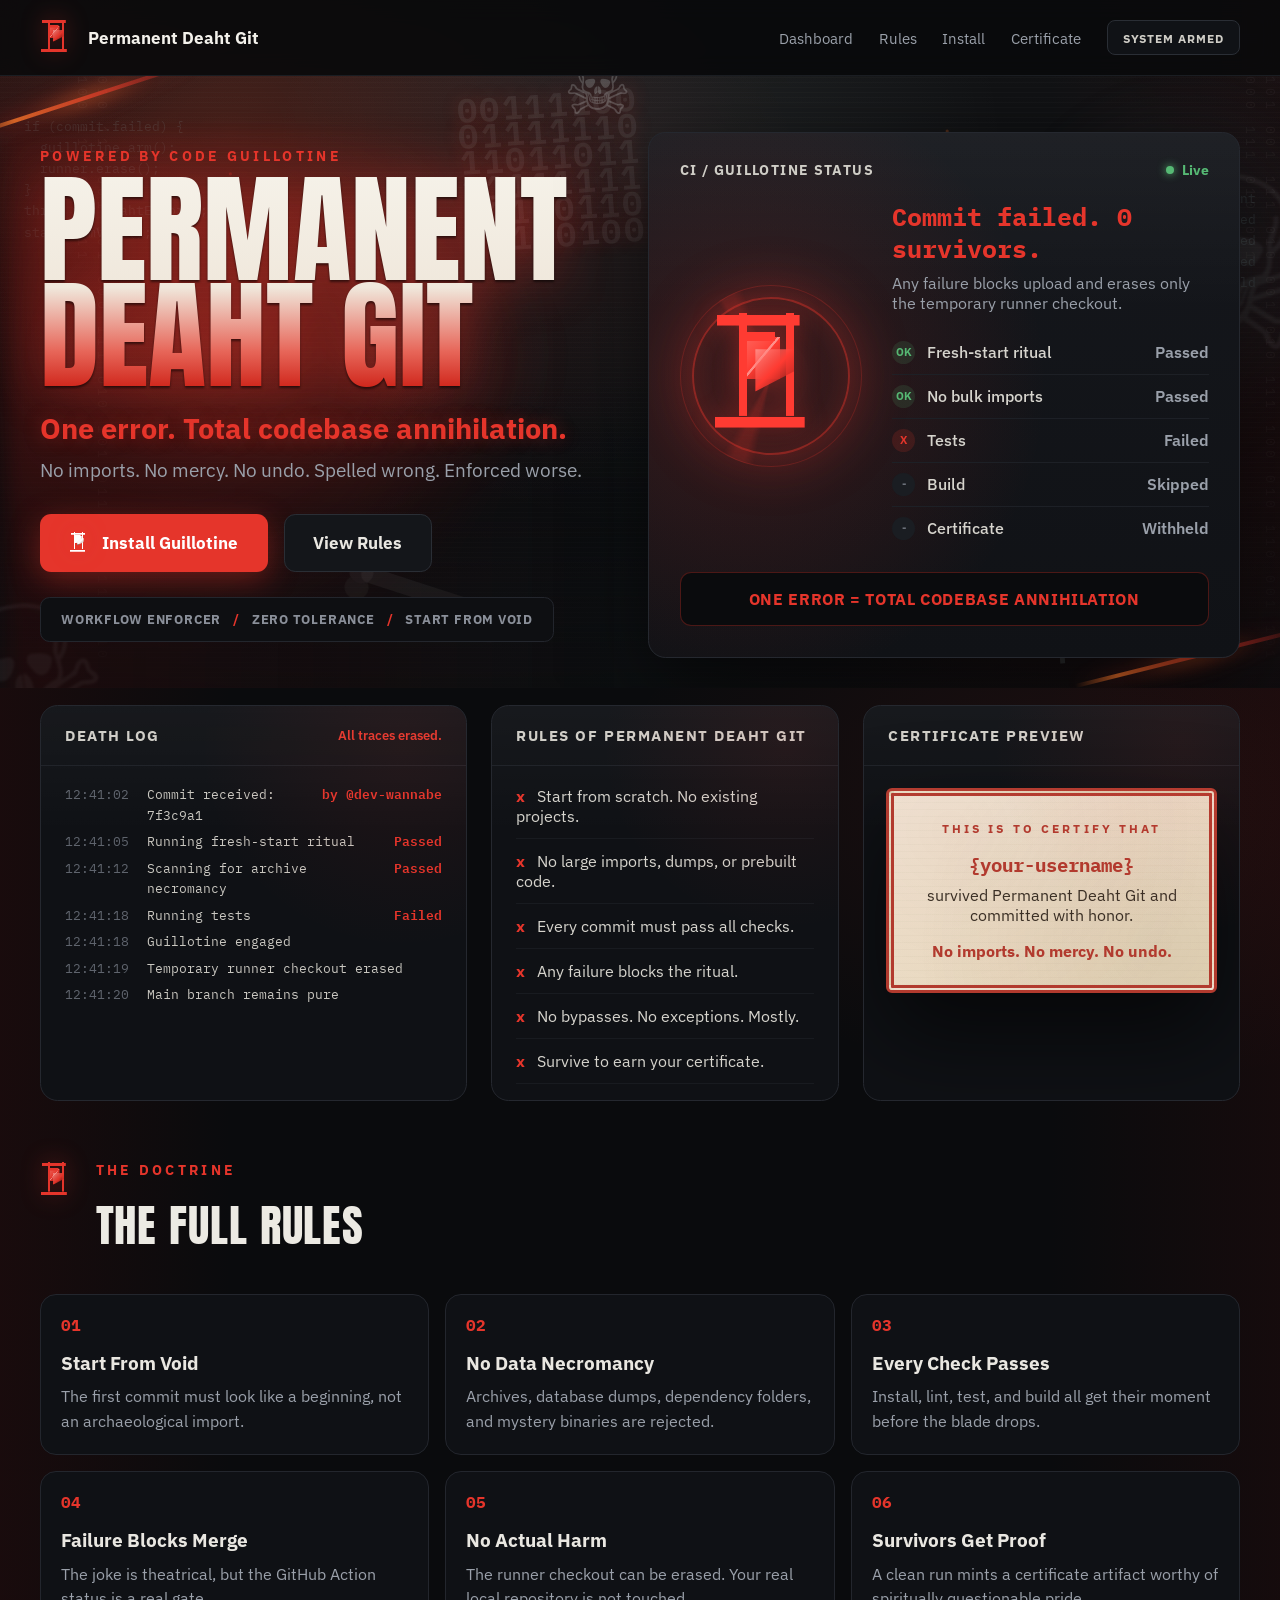
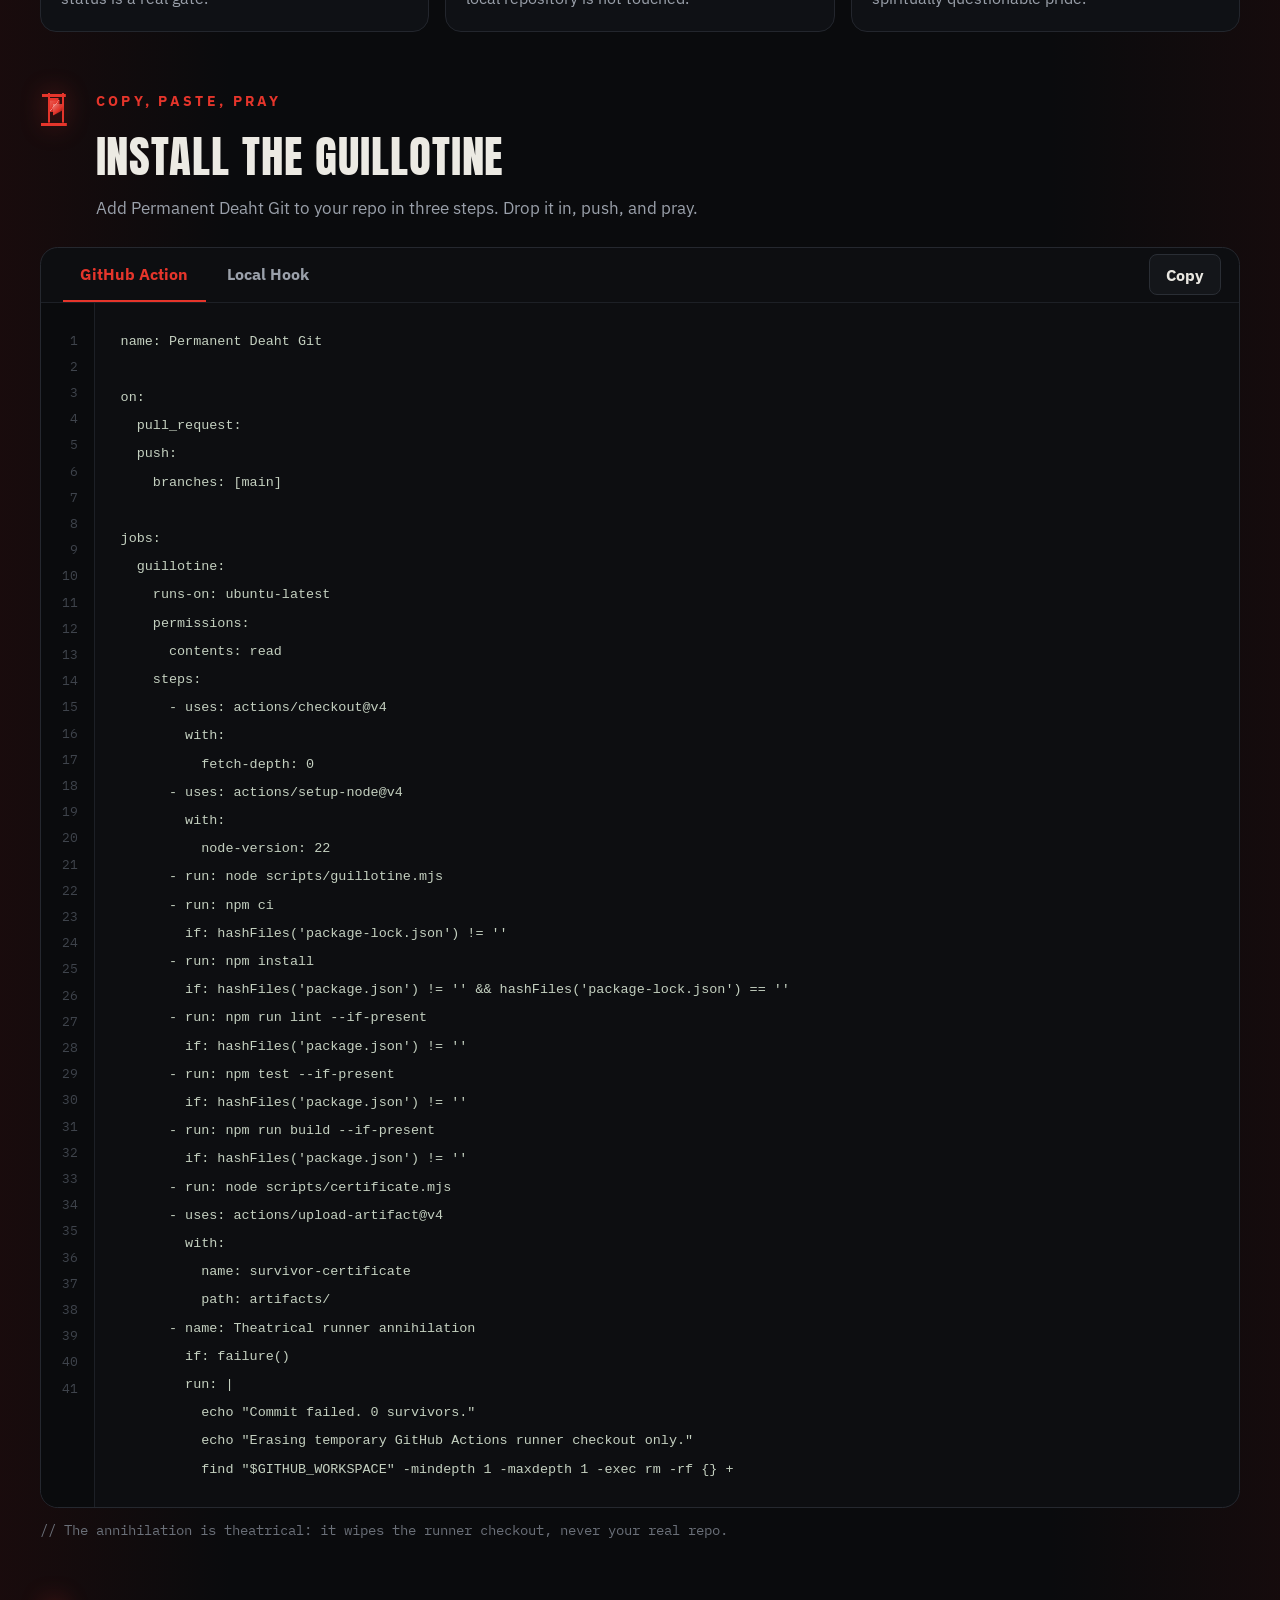
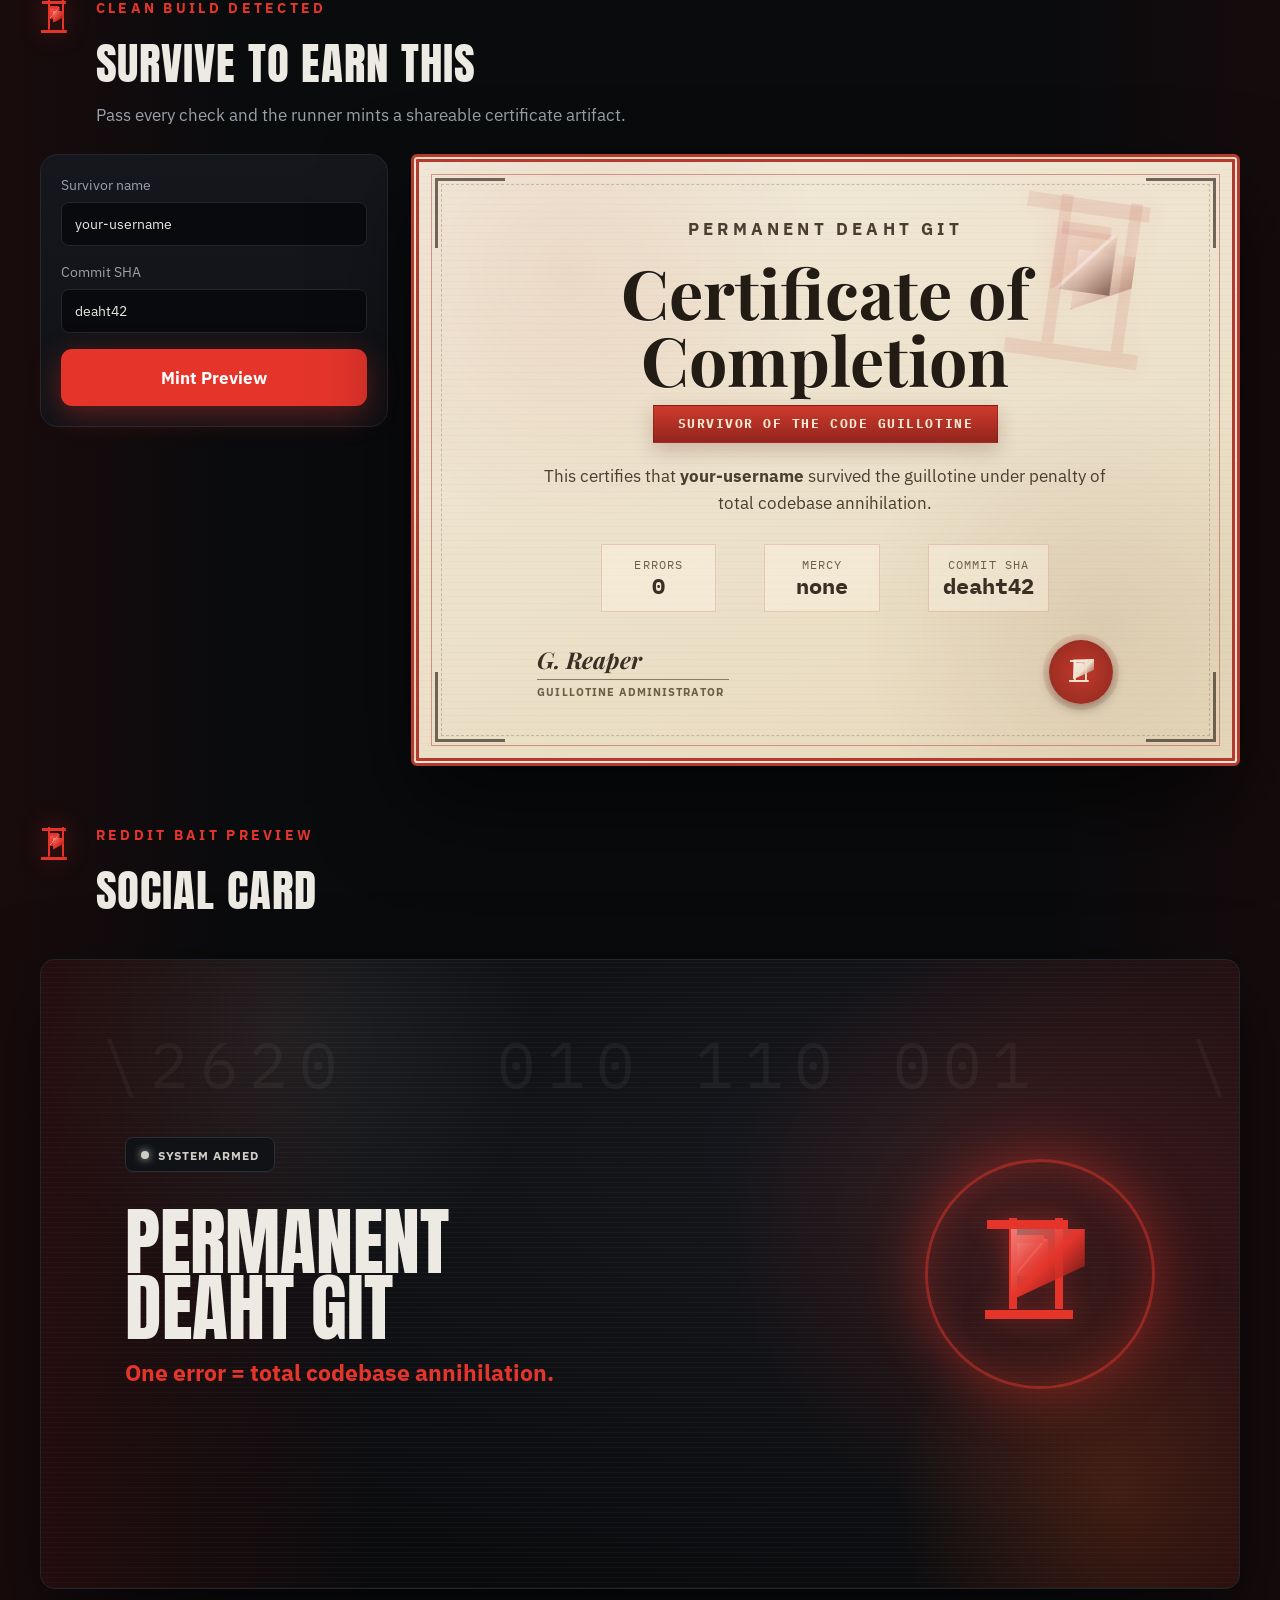
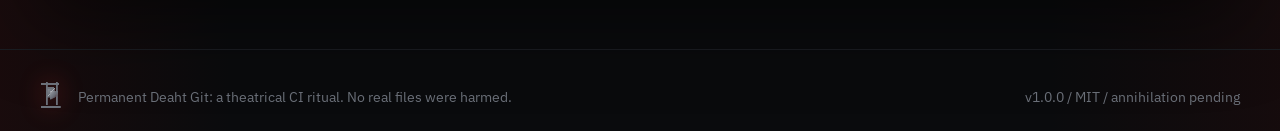
==== Permanent-Deaht-Git-standalone.html @ d7cdf67e "Add standalone HTML export" ====
﻿<!doctype html>
<html lang="en">
  <head>
    <meta charset="utf-8">
    <meta name="viewport" content="width=device-width, initial-scale=1">
    <title>Permanent Deaht Git</title>
    <meta name="description" content="One error. No survivors. A theatrical CI ritual with real checks and fake doom.">
    <meta property="og:title" content="Permanent Deaht Git">
    <meta property="og:description" content="One error equals total codebase annihilation.">
    <meta property="og:type" content="website">
    <meta property="og:url" content="https://davethomas34.github.io/Permanent-Deaht-Git/">
    <meta property="og:image" content="https://davethomas34.github.io/Permanent-Deaht-Git/assets/social-card.png">
    <meta property="og:image:width" content="1200">
    <meta property="og:image:height" content="630">
    <meta name="twitter:card" content="summary_large_image">
    <meta name="twitter:title" content="Permanent Deaht Git">
    <meta name="twitter:description" content="One error equals total codebase annihilation.">
    <meta name="twitter:image" content="https://davethomas34.github.io/Permanent-Deaht-Git/assets/social-card.png">
    <link rel="preconnect" href="https://fonts.googleapis.com">
    <link rel="preconnect" href="https://fonts.gstatic.com" crossorigin>
    <link href="https://fonts.googleapis.com/css2?family=Anton&family=IBM+Plex+Mono:wght@400;500;600&family=IBM+Plex+Sans:wght@400;500;600;700&family=Playfair+Display:ital,wght@0,700;1,600&display=swap" rel="stylesheet">
    <style>
/* Inlined from site.css */
:root {
  color-scheme: dark;
  --bg: #0a0b0d;
  --panel: #0f1115;
  --panel-2: #15171c;
  --line: #23262d;
  --line-2: #2a2e35;
  --text: #e9e7e1;
  --text-strong: #f3f1eb;
  --muted: #9aa0aa;
  --dim: #6b7079;
  --red: #e5352b;
  --red-dark: #8e1f18;
  --green: #56b974;
  --amber: #f0a730;
  --paper: #f2eada;
  --paper-2: #e7d9bc;
  --ink: #3a2f25;
  --shadow: 0 30px 80px rgba(0, 0, 0, 0.5);
}

* {
  box-sizing: border-box;
}

html {
  scroll-behavior: smooth;
}

body {
  margin: 0;
  overflow-x: hidden;
  background:
    linear-gradient(90deg, rgba(73, 12, 11, 0.24), transparent 18%, transparent 82%, rgba(73, 12, 11, 0.18)),
    radial-gradient(1200px 620px at 50% -15%, rgba(76, 113, 120, 0.16), transparent 58%),
    radial-gradient(900px 560px at 18% 4%, rgba(229, 53, 43, 0.16), transparent 64%),
    radial-gradient(700px 420px at 86% 16%, rgba(229, 53, 43, 0.09), transparent 70%),
    var(--bg);
  color: var(--text);
  font-family: "IBM Plex Sans", system-ui, -apple-system, BlinkMacSystemFont, "Segoe UI", sans-serif;
  letter-spacing: 0;
}

a {
  color: inherit;
  text-decoration: none;
}

button,
input {
  font: inherit;
}

.site-header {
  position: sticky;
  top: 0;
  z-index: 20;
  display: flex;
  align-items: center;
  justify-content: space-between;
  gap: 2rem;
  height: 76px;
  padding: 0 clamp(1rem, 4vw, 2.5rem);
  background: rgba(10, 11, 13, 0.84);
  border-bottom: 1px solid #1a1d22;
  backdrop-filter: blur(12px);
}

.brand,
.nav-links,
.hero-actions,
.ritual-strip,
.panel-heading,
.ci-core,
.check-list li,
.triad header,
.section-title,
.tabs,
.certificate-card footer,
.site-footer {
  display: flex;
  align-items: center;
}

.brand {
  gap: 0.85rem;
  color: var(--text-strong);
  font-size: 1.08rem;
  font-weight: 700;
}

.nav-links {
  gap: clamp(0.8rem, 2vw, 1.85rem);
  color: var(--muted);
  font-size: 0.95rem;
}

.nav-links a:hover {
  color: var(--text);
}

.status-pill,
.armed-label {
  display: inline-flex;
  align-items: center;
  gap: 0.55rem;
  padding: 0.55rem 0.95rem;
  color: #cfcdc6;
  background: #101216;
  border: 1px solid var(--line-2);
  border-radius: 0.5rem;
  font-size: 0.78rem;
  font-weight: 700;
  letter-spacing: 0.08em;
  text-transform: uppercase;
}

.guillotine-mark,
.button-mark,
.guillotine-large,
.og-emblem,
.seal,
.certificate-watermark {
  position: relative;
  display: inline-block;
  color: var(--red);
}

.guillotine-mark {
  width: 34px;
  height: 38px;
  flex: 0 0 auto;
}

.button-mark {
  width: 20px;
  height: 22px;
}

.guillotine-large,
.og-emblem {
  width: 118px;
  height: 132px;
}

.seal {
  width: 64px;
  height: 64px;
}

.certificate-watermark {
  position: absolute;
  right: clamp(1rem, 5vw, 3rem);
  top: clamp(1rem, 4vw, 2rem);
  width: clamp(7rem, 17vw, 11rem);
  height: clamp(8rem, 19vw, 12rem);
  color: rgba(178, 58, 46, 0.1);
  transform: rotate(8deg);
  pointer-events: none;
}

.guillotine-mark::before,
.button-mark::before,
.guillotine-large::before,
.og-emblem::before,
.seal::before,
.certificate-watermark::before {
  content: "";
  position: absolute;
  inset: 0;
  background:
    linear-gradient(currentColor 0 0) 15% 4% / 70% 8% no-repeat,
    linear-gradient(currentColor 0 0) 25% 12% / 7% 78% no-repeat,
    linear-gradient(currentColor 0 0) 68% 12% / 7% 78% no-repeat,
    linear-gradient(currentColor 0 0) 12% 88% / 76% 8% no-repeat,
    linear-gradient(currentColor 0 0) 36% 18% / 28% 7% no-repeat,
    linear-gradient(130deg, transparent 0 49%, rgba(255,255,255,.42) 50% 53%, transparent 54%) 36% 30% / 34% 32% no-repeat,
    linear-gradient(135deg, color-mix(in srgb, currentColor 78%, white), currentColor 52%, color-mix(in srgb, currentColor 62%, black)) 36% 30% / 34% 32% no-repeat;
  filter: drop-shadow(0 0 12px rgba(229, 53, 43, 0.42));
}

.guillotine-mark::after,
.button-mark::after,
.guillotine-large::after,
.og-emblem::after,
.seal::after,
.certificate-watermark::after {
  content: "";
  position: absolute;
  left: 37%;
  top: 30%;
  width: 33%;
  height: 32%;
  background: linear-gradient(135deg, rgba(255, 255, 255, 0.36), currentColor 48%, rgba(70, 0, 0, 0.42));
  clip-path: polygon(0 0, 100% 0, 100% 52%, 0 100%);
  box-shadow: inset 0 -1px 0 rgba(0, 0, 0, 0.45);
}

.muted-mark {
  color: var(--dim);
  width: 26px;
  height: 30px;
  vertical-align: middle;
}

.hero-shell {
  position: relative;
  isolation: isolate;
  overflow: hidden;
  max-width: 1456px;
  margin: 0 auto;
  padding: 3.5rem clamp(1rem, 4vw, 2.5rem) 1.875rem;
}

.noise-field {
  position: absolute;
  inset: 0;
  z-index: -1;
  overflow: hidden;
  pointer-events: none;
  background:
    radial-gradient(circle at 50% 14%, rgba(215, 232, 226, 0.08), transparent 23rem),
    radial-gradient(circle at 18% 9%, rgba(255, 102, 48, 0.12), transparent 22rem),
    radial-gradient(circle at 85% 72%, rgba(229, 53, 43, 0.12), transparent 18rem),
    linear-gradient(180deg, rgba(255, 255, 255, 0.035), transparent 28%, transparent 70%, rgba(255, 255, 255, 0.02));
}

.noise-field::before {
  content: "";
  position: absolute;
  inset: 0;
  background:
    repeating-linear-gradient(0deg, rgba(255,255,255,.028) 0 1px, transparent 1px 5px),
    radial-gradient(ellipse at 50% 100%, rgba(30, 52, 58, 0.28), transparent 45%);
  mix-blend-mode: screen;
  opacity: 0.55;
}

.noise-field::after {
  content: "";
  position: absolute;
  inset: 0;
  background: radial-gradient(120% 90% at 50% 20%, transparent 34%, rgba(10, 11, 13, 0.82) 100%);
}

.binary {
  position: absolute;
  top: 0;
  bottom: 0;
  width: 7rem;
  color: var(--text);
  font-family: "IBM Plex Mono", monospace;
  font-size: 0.8rem;
  line-height: 1.55;
  letter-spacing: 0.28rem;
  opacity: 0.045;
  writing-mode: vertical-rl;
}

.binary.left {
  left: 0;
}

.binary.right {
  right: 0;
}

.haze {
  position: absolute;
  border-radius: 999px;
  filter: blur(18px);
}

.haze.one {
  left: -4rem;
  top: 3rem;
  width: 45rem;
  height: 29rem;
  background: radial-gradient(closest-side, rgba(229, 53, 43, 0.23), transparent 72%);
}

.haze.two {
  right: -10rem;
  top: -4rem;
  width: 32rem;
  height: 32rem;
  background: radial-gradient(closest-side, rgba(92, 134, 145, 0.16), transparent 72%);
}

.code-rain {
  position: absolute;
  z-index: 1;
  max-width: 19rem;
  color: #95c6cc;
  font-family: "IBM Plex Mono", monospace;
  font-size: 0.8rem;
  line-height: 1.65;
  opacity: 0.12;
  text-shadow: 0 0 12px rgba(91, 190, 205, 0.3);
}

.binary-skull {
  position: absolute;
  z-index: 1;
  left: 36%;
  top: 1rem;
  color: rgba(215, 232, 226, 0.08);
  font-family: "IBM Plex Mono", monospace;
  font-size: clamp(1.2rem, 2.6vw, 2.5rem);
  font-weight: 700;
  line-height: 0.78;
  letter-spacing: 0.08em;
  white-space: pre;
  transform: rotate(-4deg);
  text-shadow: 0 0 18px rgba(229, 53, 43, 0.18);
}

.left-code {
  left: 1.5rem;
  top: 2.5rem;
}

.right-code {
  right: 1.5rem;
  top: 7rem;
  text-align: right;
}

.specter {
  position: absolute;
  z-index: 1;
  color: #dce7e5;
  line-height: 1;
  opacity: 0.06;
  filter: grayscale(1) blur(1.2px) drop-shadow(0 0 20px rgba(229, 53, 43, 0.35));
}

.skull-a {
  right: -3rem;
  top: 4rem;
  font-size: clamp(9rem, 18vw, 20rem);
  transform: rotate(8deg);
}

.skull-b {
  left: -4rem;
  bottom: -5rem;
  font-size: clamp(8rem, 15vw, 16rem);
  transform: rotate(-9deg);
}

.skull-c {
  left: 44%;
  top: -1.8rem;
  color: #fff5ec;
  font-size: clamp(2.8rem, 6vw, 5.2rem);
  opacity: 0.2;
  filter: grayscale(1) drop-shadow(0 0 22px rgba(229, 53, 43, 0.65));
}

.graveyard {
  position: absolute;
  z-index: 1;
  right: 4vw;
  bottom: 1.8rem;
  color: rgba(151, 175, 175, 0.18);
  font-size: clamp(2rem, 5vw, 5rem);
  line-height: 0.65;
  transform: rotate(-5deg);
}

.bone {
  position: absolute;
  z-index: 1;
  width: clamp(5rem, 11vw, 9rem);
  height: 1rem;
  background: rgba(210, 219, 212, 0.055);
  border-radius: 999px;
  transform: rotate(-38deg);
  filter: blur(0.3px);
}

.bone::before,
.bone::after {
  content: "";
  position: absolute;
  top: 50%;
  width: 1.45rem;
  height: 1.45rem;
  background: inherit;
  border-radius: 50%;
  transform: translateY(-50%);
  box-shadow: 0 1rem 0 rgba(210, 219, 212, 0.045);
}

.bone::before {
  left: -0.72rem;
}

.bone::after {
  right: -0.72rem;
}

.bone-a {
  right: 21%;
  top: 38%;
}

.bone-b {
  right: 8%;
  bottom: 24%;
  transform: rotate(28deg);
}

.bone-c {
  left: 28%;
  bottom: 14%;
  transform: rotate(18deg);
}

.fireline {
  position: absolute;
  z-index: 2;
  width: 15rem;
  height: 0.25rem;
  background: linear-gradient(90deg, transparent, #ff7a2d 18%, #e5352b 52%, transparent);
  filter: blur(0.2px) drop-shadow(0 0 10px rgba(229, 53, 43, 0.8));
  opacity: 0.8;
}

.fireline::after {
  content: "";
  position: absolute;
  inset: -0.5rem 12%;
  background: radial-gradient(closest-side, rgba(255, 132, 40, 0.55), transparent 75%);
  filter: blur(8px);
}

.ember-field {
  position: absolute;
  inset: 0;
  z-index: 2;
  opacity: 0.45;
  background:
    radial-gradient(circle at 8% 92%, rgba(255, 114, 37, 0.7) 0 1px, transparent 2px),
    radial-gradient(circle at 18% 16%, rgba(255, 55, 38, 0.56) 0 1px, transparent 2px),
    radial-gradient(circle at 74% 9%, rgba(255, 114, 37, 0.5) 0 1px, transparent 2px),
    radial-gradient(circle at 90% 78%, rgba(255, 55, 38, 0.46) 0 1px, transparent 2px);
  filter: drop-shadow(0 0 6px rgba(229, 53, 43, 0.85));
}

.top-left {
  left: -2rem;
  top: 1.2rem;
  transform: rotate(-18deg);
}

.bottom-right {
  right: -2rem;
  bottom: 1.8rem;
  transform: rotate(-14deg);
}

.hero-grid {
  position: relative;
  display: grid;
  grid-template-columns: minmax(34rem, 0.92fr) minmax(360px, 1fr);
  gap: clamp(2rem, 5vw, 4.4rem);
  align-items: center;
}

.hero-copy,
.ci-panel,
.dark-card,
.install-card,
.certificate-form,
.certificate-card,
.og-card {
  min-width: 0;
}

.overline {
  margin: 0 0 0.75rem;
  color: var(--red);
  font-size: 0.86rem;
  font-weight: 700;
  letter-spacing: 0.24em;
  text-transform: uppercase;
}

h1,
h2,
h3,
p {
  margin-top: 0;
}

h1 {
  margin: 0 0 1.25rem;
  width: max-content;
  max-width: min(100%, 10ch);
  color: transparent;
  background: linear-gradient(180deg, #f5f1e8 0%, #f0e8dc 52%, #e7675a 82%, #cf2419 100%);
  -webkit-background-clip: text;
  background-clip: text;
  font-family: "Anton", Impact, sans-serif;
  font-size: clamp(4.8rem, 10vw, 7.5rem);
  font-weight: 400;
  line-height: 0.88;
  text-transform: uppercase;
  filter: drop-shadow(0 2px 1px rgba(0, 0, 0, 0.55)) drop-shadow(0 0 26px rgba(229, 53, 43, 0.4));
}

.hero-copy {
  position: relative;
}

.hero-copy::before {
  content: "";
  position: absolute;
  left: -2rem;
  top: -1rem;
  width: min(44rem, 112%);
  height: 118%;
  background:
    radial-gradient(ellipse at 30% 38%, rgba(229, 53, 43, 0.18), transparent 58%),
    linear-gradient(90deg, rgba(85, 12, 12, 0.2), transparent);
  z-index: -1;
  filter: blur(10px);
}

.danger-line {
  margin-bottom: 0.65rem;
  color: var(--red);
  font-size: clamp(1.5rem, 2.3vw, 1.9rem);
  font-weight: 700;
  text-shadow: 0 0 18px rgba(229, 53, 43, 0.35);
}

.subline {
  max-width: 38rem;
  color: var(--muted);
  font-size: 1.2rem;
}

.hero-actions {
  flex-wrap: wrap;
  gap: 1rem;
  margin: 2rem 0 1.6rem;
}

.button {
  display: inline-flex;
  align-items: center;
  justify-content: center;
  gap: 0.75rem;
  min-height: 3.6rem;
  padding: 0 1.8rem;
  border-radius: 0.7rem;
  border: 1px solid transparent;
  font-size: 1.05rem;
  font-weight: 700;
}

.primary {
  color: #fff;
  background: var(--red);
  box-shadow: 0 8px 30px rgba(229, 53, 43, 0.38);
}

.primary .button-mark {
  color: #fff;
}

.secondary {
  color: var(--text);
  background: #14161a;
  border-color: var(--line-2);
}

.ritual-strip {
  display: inline-flex;
  flex-wrap: wrap;
  gap: 0;
  padding: 0.82rem 1.25rem;
  background: #0e0f12;
  border: 1px solid var(--line);
  border-radius: 0.6rem;
  color: #8a8f99;
  font-size: 0.8rem;
  font-weight: 700;
  letter-spacing: 0.06em;
  text-transform: uppercase;
}

.ritual-strip span + span::before {
  content: "/";
  margin: 0 0.75rem;
  color: var(--red);
}

.ci-panel,
.dark-card,
.install-card,
.certificate-form {
  background: linear-gradient(180deg, var(--panel-2), #101216);
  border: 1px solid #25282f;
  border-radius: 1.1rem;
  box-shadow: var(--shadow);
}

.ci-panel {
  position: relative;
  overflow: hidden;
  padding: 1.75rem 1.9rem 1.9rem;
}

.ci-panel::before {
  content: "";
  position: absolute;
  inset: -1px;
  pointer-events: none;
  background:
    radial-gradient(circle at 16% 48%, rgba(229, 53, 43, 0.18), transparent 19rem),
    linear-gradient(180deg, rgba(255, 255, 255, 0.045), transparent 34%);
}

.ci-panel > * {
  position: relative;
  z-index: 1;
}

.panel-heading {
  justify-content: space-between;
  gap: 1rem;
  margin-bottom: 1.4rem;
  color: #cfcdc6;
  font-size: 0.86rem;
  font-weight: 700;
  letter-spacing: 0.1em;
  text-transform: uppercase;
}

.panel-heading strong {
  display: inline-flex;
  align-items: center;
  gap: 0.5rem;
  color: var(--green);
  text-transform: none;
  letter-spacing: 0;
}

.live-dot {
  display: inline-block;
  width: 0.5rem;
  height: 0.5rem;
  background: currentColor;
  border-radius: 999px;
  box-shadow: 0 0 8px currentColor;
  animation: pdg-pulse 1.7s ease-in-out infinite;
}

.ci-core {
  display: grid;
  grid-template-columns: 182px 1fr;
  gap: 1.9rem;
}

.emblem {
  position: relative;
  display: grid;
  width: 182px;
  height: 182px;
  place-items: center;
}

.emblem::before,
.emblem-ring {
  content: "";
  position: absolute;
  border-radius: 50%;
}

.emblem::before {
  inset: 0;
  border: 1px solid rgba(229, 53, 43, 0.24);
  background:
    radial-gradient(circle at 50% 50%, rgba(229, 53, 43, 0.09), transparent 48%),
    conic-gradient(from 90deg, transparent 0 28%, rgba(229, 53, 43, 0.18) 30% 32%, transparent 34% 65%, rgba(229, 53, 43, 0.16) 66% 68%, transparent 70% 100%);
}

.emblem-ring {
  inset: 12px;
  border: 2px solid rgba(229, 53, 43, 0.5);
  box-shadow: 0 0 58px rgba(229, 53, 43, 0.42), inset 0 0 36px rgba(229, 53, 43, 0.22);
}

.guillotine-large {
  color: #ff3b32;
}

.mono-fail {
  margin-bottom: 0.5rem;
  color: var(--red);
  font-family: "IBM Plex Mono", monospace;
  font-size: 1.55rem;
  font-weight: 700;
}

.muted {
  color: var(--muted);
}

.check-list {
  display: grid;
  gap: 0;
  margin: 1.1rem 0 0;
  padding: 0;
  list-style: none;
}

.check-list li {
  gap: 0.75rem;
  padding: 0.62rem 0;
  border-bottom: 1px solid #1d2026;
}

.check-list li:last-child {
  border-bottom: 0;
}

.check-list span {
  display: grid;
  width: 1.45rem;
  height: 1.45rem;
  place-items: center;
  border-radius: 50%;
  font-size: 0.68rem;
  font-weight: 800;
}

.check-list strong {
  flex: 1;
  color: #d6d4cd;
  font-weight: 500;
}

.check-list em {
  color: var(--muted);
  font-style: normal;
  font-weight: 600;
}

.pass {
  color: var(--green);
  background: rgba(86, 185, 116, 0.14);
}

.fail {
  color: var(--red);
  background: rgba(229, 53, 43, 0.16);
}

.wait {
  color: var(--dim);
  background: #1a1d22;
}

.warning-band {
  margin: 1.4rem 0 0;
  padding: 1rem;
  color: var(--red);
  background: var(--bg);
  border: 1px solid rgba(229, 53, 43, 0.3);
  border-radius: 0.7rem;
  font-weight: 800;
  letter-spacing: 0.04em;
  text-align: center;
  text-transform: uppercase;
}

.triad {
  display: grid;
  grid-template-columns: 1.18fr 0.96fr 1.04fr;
  gap: 1.5rem;
  max-width: 1456px;
  margin: 1.1rem auto 0;
  padding: 0 clamp(1rem, 4vw, 2.5rem);
}

.dark-card {
  overflow: hidden;
  background: var(--panel);
  box-shadow: none;
  position: relative;
}

.dark-card::before {
  content: "";
  position: absolute;
  inset: 0;
  pointer-events: none;
  background:
    linear-gradient(180deg, rgba(255,255,255,.035), transparent 32%),
    radial-gradient(circle at 85% 10%, rgba(229, 53, 43, 0.08), transparent 40%);
}

.dark-card header {
  justify-content: space-between;
  gap: 1rem;
  padding: 1.25rem 1.5rem;
  border-bottom: 1px solid #1d2026;
}

.dark-card h2 {
  margin: 0;
  color: #cfcdc6;
  font-size: 0.94rem;
  font-weight: 800;
  letter-spacing: 0.1em;
  text-transform: uppercase;
}

.dark-card header span {
  color: var(--red);
  font-size: 0.82rem;
  font-weight: 600;
}

.event-log {
  display: grid;
  gap: 0.35rem;
  margin: 0;
  padding: 1.1rem 1.5rem 1.35rem;
  font-family: "IBM Plex Mono", monospace;
  font-size: 0.84rem;
  line-height: 1.55;
  list-style: none;
}

.event-log li {
  display: grid;
  grid-template-columns: 74px 1fr auto;
  gap: 0.5rem;
  color: #c9c7c0;
}

.event-log time {
  color: #5f646d;
}

.event-log strong {
  color: var(--red);
  font-weight: 600;
}

.compact-rules ul {
  display: grid;
  gap: 0;
  margin: 0;
  padding: 0.5rem 1.5rem 1rem;
  list-style: none;
}

.compact-rules li {
  padding: 0.75rem 0;
  color: #d6d4cd;
  border-bottom: 1px solid #181b20;
}

.compact-rules li::before {
  content: "x";
  margin-right: 0.75rem;
  color: var(--red);
  font-weight: 900;
}

.mini-cert {
  padding-bottom: 1.2rem;
}

.small-paper {
  margin: 1.35rem;
  padding: 1.5rem 1.35rem;
  text-align: center;
}

.small-paper h3 {
  margin: 0.5rem 0;
  color: #b23a2e;
  font-family: "IBM Plex Mono", monospace;
  font-size: 1.2rem;
}

.small-paper strong {
  color: #b23a2e;
}

.section {
  max-width: 1456px;
  margin: 0 auto;
  padding: 3.75rem clamp(1rem, 4vw, 2.5rem) 0;
}

.section-title {
  align-items: flex-start;
  gap: 1.35rem;
  margin-bottom: 1.75rem;
}

.section-title h2 {
  margin: 0 0 0.4rem;
  color: #eceae3;
  font-family: "Anton", Impact, sans-serif;
  font-size: clamp(2.25rem, 4vw, 2.8rem);
  font-weight: 400;
  letter-spacing: 0.02em;
  text-transform: uppercase;
}

.section-title p:last-child {
  margin: 0;
  color: var(--muted);
  font-size: 1.05rem;
}

.rules-grid {
  display: grid;
  grid-template-columns: repeat(3, minmax(0, 1fr));
  gap: 1rem;
}

.rules-grid article {
  padding: 1.25rem;
  background: #0f1115;
  border: 1px solid var(--line);
  border-radius: 1rem;
}

.rules-grid span {
  color: var(--red);
  font-family: "IBM Plex Mono", monospace;
  font-weight: 800;
}

.rules-grid h3 {
  margin: 1rem 0 0.6rem;
}

.rules-grid p {
  margin-bottom: 0;
  color: var(--muted);
  line-height: 1.55;
}

.install-card {
  overflow: hidden;
  background: #0d0e11;
  box-shadow: none;
}

.tabs {
  justify-content: space-between;
  gap: 0.25rem;
  padding: 0 1.1rem 0 1.35rem;
  border-bottom: 1px solid #1d2026;
}

.tab,
.copy-button {
  cursor: pointer;
  border: 0;
  font-weight: 700;
}

.tab {
  padding: 1rem 1.1rem;
  color: var(--muted);
  background: transparent;
  border-bottom: 2px solid transparent;
}

.tab.active {
  color: var(--red);
  border-bottom-color: var(--red);
}

.copy-button {
  margin-left: auto;
  padding: 0.6rem 1rem;
  color: var(--text);
  background: #14161a;
  border: 1px solid var(--line-2);
  border-radius: 0.5rem;
}

.code-frame {
  display: grid;
  grid-template-columns: auto 1fr;
}

.line-numbers,
.code-frame pre {
  margin: 0;
  font-family: "IBM Plex Mono", monospace;
  font-size: 0.84rem;
  line-height: 1.95;
}

.line-numbers {
  min-width: 54px;
  padding: 1.5rem 1rem;
  color: #3f444c;
  background: var(--bg);
  border-right: 1px solid #1d2026;
  text-align: right;
  user-select: none;
}

.code-frame pre:last-child {
  overflow-x: auto;
  padding: 1.5rem 1.6rem;
  color: #c4d0c0;
}

.code-note {
  margin: 0.85rem 0 0;
  color: var(--dim);
  font-family: "IBM Plex Mono", monospace;
  font-size: 0.85rem;
}

.certificate-layout {
  display: grid;
  grid-template-columns: minmax(18rem, 0.42fr) minmax(0, 1fr);
  gap: 1.4rem;
  align-items: start;
}

.certificate-form {
  display: grid;
  gap: 1rem;
  padding: 1.25rem;
  box-shadow: none;
}

.certificate-form label {
  display: grid;
  gap: 0.5rem;
  color: var(--muted);
  font-size: 0.9rem;
}

.certificate-form input {
  width: 100%;
  min-height: 2.75rem;
  padding: 0 0.8rem;
  color: var(--text);
  background: #090a0d;
  border: 1px solid var(--line);
  border-radius: 0.5rem;
}

.paper {
  color: var(--ink);
  background:
    radial-gradient(circle at 18% 18%, rgba(178, 58, 46, 0.08), transparent 16rem),
    radial-gradient(circle at 84% 78%, rgba(97, 54, 22, 0.1), transparent 15rem),
    repeating-linear-gradient(0deg, rgba(76, 48, 28, 0.025) 0 1px, transparent 1px 7px),
    linear-gradient(160deg, var(--paper), var(--paper-2));
  border: 8px double #b23a2e;
  border-radius: 0.38rem;
  box-shadow: 0 40px 90px rgba(0, 0, 0, 0.6);
}

.certificate-card {
  position: relative;
  overflow: hidden;
  padding: clamp(2rem, 5vw, 3.4rem);
  text-align: center;
}

.certificate-card::before {
  content: "";
  position: absolute;
  inset: 12px;
  pointer-events: none;
  border: 1px solid rgba(178, 58, 46, 0.48);
}

.certificate-card::after {
  content: "";
  position: absolute;
  inset: 22px;
  pointer-events: none;
  border: 1px dashed rgba(98, 68, 44, 0.26);
}

.certificate-card > :not(.certificate-watermark):not(.cert-corner) {
  position: relative;
  z-index: 1;
}

.cert-corner {
  position: absolute;
  z-index: 1;
  width: 4.4rem;
  height: 4.4rem;
  border-color: #b23a2e;
  opacity: 0.7;
  pointer-events: none;
}

.top-left-corner {
  left: 1rem;
  top: 1rem;
  border-left: 3px solid;
  border-top: 3px solid;
}

.top-right-corner {
  right: 1rem;
  top: 1rem;
  border-right: 3px solid;
  border-top: 3px solid;
}

.bottom-left-corner {
  left: 1rem;
  bottom: 1rem;
  border-left: 3px solid;
  border-bottom: 3px solid;
}

.bottom-right-corner {
  right: 1rem;
  bottom: 1rem;
  border-right: 3px solid;
  border-bottom: 3px solid;
}

.paper-kicker {
  margin-bottom: 1rem;
  color: #b23a2e;
  font-size: 0.78rem;
  font-weight: 800;
  letter-spacing: 0.25em;
  text-transform: uppercase;
}

.certificate-card h2 {
  margin-bottom: 0.8rem;
  color: #231c15;
  font-family: "Playfair Display", Georgia, serif;
  font-size: clamp(2.65rem, 5.6vw, 4.25rem);
  line-height: 0.98;
  text-shadow: 0 1px 0 rgba(255,255,255,0.45);
}

.certificate-ribbon {
  display: inline-flex;
  align-items: center;
  justify-content: center;
  min-height: 2.35rem;
  margin: 0 0 1.25rem;
  padding: 0 1.5rem;
  color: #f8ead4;
  background: linear-gradient(180deg, #cf3a2d, #92251d);
  border: 1px solid rgba(83, 18, 14, 0.35);
  box-shadow: 0 7px 20px rgba(75, 20, 10, 0.22);
  font-family: "IBM Plex Mono", monospace;
  font-size: 0.8rem;
  font-weight: 800;
  letter-spacing: 0.12em;
  text-transform: uppercase;
}

.certificate-card p {
  max-width: 36rem;
  margin-inline: auto;
  color: #4a3e30;
  font-size: 1.05rem;
  line-height: 1.6;
}

.certificate-stats {
  display: flex;
  justify-content: center;
  gap: clamp(1.5rem, 5vw, 3rem);
  margin: 1.75rem 0;
  font-family: "IBM Plex Mono", monospace;
}

.certificate-stats div {
  min-width: 7.2rem;
  padding: 0.7rem 0.9rem;
  background: rgba(255, 248, 230, 0.38);
  border: 1px solid rgba(178, 58, 46, 0.2);
}

.certificate-stats span {
  display: block;
  color: #6b5e48;
  font-size: 0.72rem;
  letter-spacing: 0.1em;
  text-transform: uppercase;
}

.certificate-stats strong {
  color: #3a2f25;
  font-size: 1.35rem;
}

.certificate-card footer {
  justify-content: space-between;
  gap: 1.5rem;
  max-width: 36rem;
  margin: 0 auto;
  text-align: left;
}

.signature {
  display: block;
  width: 12rem;
  padding-bottom: 0.25rem;
  color: #3a2f25;
  border-bottom: 1px solid #8a7d68;
  font-family: "Playfair Display", Georgia, serif;
  font-size: 1.45rem;
  font-style: italic;
}

.certificate-card footer span:not(.seal) {
  display: block;
  margin-top: 0.3rem;
  color: #6b5e48;
  font-size: 0.66rem;
  font-weight: 700;
  letter-spacing: 0.1em;
  text-transform: uppercase;
}

.seal {
  display: grid;
  place-items: center;
  color: #f0e3cd;
  background: radial-gradient(circle, #c0392b, #8e2a20);
  border-radius: 50%;
  box-shadow: 0 4px 12px rgba(0, 0, 0, 0.35), 0 0 0 6px rgba(178, 58, 46, 0.12);
}

.seal::before {
  inset: 19px;
}

.og-card {
  position: relative;
  display: flex;
  align-items: center;
  justify-content: space-between;
  gap: 5%;
  width: min(1200px, 100%);
  aspect-ratio: 1200 / 630;
  margin: 0 auto;
  overflow: hidden;
  padding: 0 7%;
  background:
    radial-gradient(circle at 82% 42%, rgba(229, 53, 43, 0.18), transparent 19rem),
    radial-gradient(circle at 20% 12%, rgba(215, 232, 226, 0.08), transparent 16rem),
    repeating-linear-gradient(0deg, rgba(255,255,255,.026) 0 1px, transparent 1px 5px),
    radial-gradient(130% 110% at 75% 30%, #16181d 0%, var(--bg) 70%);
  border: 1px solid var(--line);
  border-radius: 0.9rem;
  box-shadow: var(--shadow);
}

.og-card::before {
  content: "\\2620   010 110 001   \\2620";
  position: absolute;
  left: 5%;
  right: 5%;
  top: 10%;
  color: rgba(233, 231, 225, 0.055);
  font-family: "IBM Plex Mono", monospace;
  font-size: clamp(2rem, 5vw, 4rem);
  letter-spacing: 0.18em;
  white-space: pre;
}

.og-card::after {
  content: "";
  position: absolute;
  inset: 0;
  background:
    linear-gradient(90deg, rgba(99, 15, 13, 0.28), transparent 28%, transparent 72%, rgba(99, 15, 13, 0.24)),
    radial-gradient(circle at 90% 85%, rgba(255, 109, 34, 0.18), transparent 14rem);
  pointer-events: none;
}

.og-card > * {
  position: relative;
  z-index: 1;
}

.og-card h2 {
  margin: 1.5rem 0 1rem;
  color: #eceae3;
  font-family: "Anton", Impact, sans-serif;
  font-size: clamp(3rem, 7vw, 4.6rem);
  font-weight: 400;
  line-height: 0.9;
  text-transform: uppercase;
}

.og-card p:last-child {
  color: var(--red);
  font-size: clamp(1rem, 2.2vw, 1.45rem);
  font-weight: 800;
}

.og-emblem {
  width: min(230px, 26vw);
  height: min(230px, 26vw);
  flex: 0 0 auto;
  border: 3px solid rgba(229, 53, 43, 0.55);
  border-radius: 50%;
  box-shadow: 0 0 60px rgba(229, 53, 43, 0.45), inset 0 0 40px rgba(229, 53, 43, 0.3);
}

.og-emblem::before {
  inset: 24%;
}

.site-footer {
  justify-content: space-between;
  gap: 1rem;
  max-width: 1456px;
  margin: 3.75rem auto 0;
  padding: 2rem clamp(1rem, 4vw, 2.5rem) 3.75rem;
  color: var(--dim);
  border-top: 1px solid #1a1d22;
  font-size: 0.9rem;
}

.site-footer > span {
  display: inline-flex;
  align-items: center;
  gap: 0.75rem;
}

@keyframes pdg-pulse {
  0%,
  100% {
    opacity: 1;
  }
  50% {
    opacity: 0.35;
  }
}

@media (max-width: 1120px) {
  .hero-grid,
  .triad,
  .certificate-layout {
    grid-template-columns: 1fr;
  }

  .ci-core {
    grid-template-columns: auto 1fr;
  }

  .triad {
    padding-top: 1rem;
  }
}

@media (max-width: 760px) {
  .site-header,
  .nav-links,
  .ci-core,
  .certificate-card footer,
  .site-footer {
    align-items: flex-start;
    flex-direction: column;
  }

  .site-header {
    height: auto;
    padding-block: 1rem;
  }

  .hero-shell {
    padding-top: 2.2rem;
  }

  .hero-grid {
    grid-template-columns: 1fr;
  }

  h1 {
    width: auto;
    max-width: 100%;
  }

  .overline,
  .danger-line,
  .subline {
    overflow-wrap: anywhere;
  }

  .overline {
    letter-spacing: 0.16em;
  }

  .ci-core {
    gap: 1.2rem;
  }

  .emblem {
    width: 140px;
    height: 140px;
  }

  .rules-grid {
    grid-template-columns: 1fr;
  }

  .tabs {
    align-items: stretch;
    flex-wrap: wrap;
    padding: 0.6rem;
  }

  .copy-button {
    margin-left: 0;
  }

  .code-frame {
    grid-template-columns: 1fr;
  }

  .line-numbers {
    display: none;
  }

  .certificate-stats {
    flex-direction: column;
    gap: 0.8rem;
  }

  .og-card {
    align-items: flex-start;
    flex-direction: column;
    justify-content: center;
    min-height: 360px;
    aspect-ratio: auto;
  }
}

@media (max-width: 520px) {
  h1 {
    font-size: 4rem;
  }

  .ritual-strip {
    display: flex;
  }

  .ritual-strip span {
    width: 100%;
  }

  .ritual-strip span + span::before {
    margin: 0 0.5rem 0 0;
  }

  .event-log li {
    grid-template-columns: 1fr;
  }
}

</style>
  </head>
  <body>
    <header class="site-header">
      <a class="brand" href="#top" aria-label="Permanent Deaht Git home">
        <span class="guillotine-mark" aria-hidden="true"></span>
        <span>Permanent Deaht Git</span>
      </a>
      <nav class="nav-links" aria-label="Primary navigation">
        <a href="#dashboard">Dashboard</a>
        <a href="#rules">Rules</a>
        <a href="#install">Install</a>
        <a href="#certificate">Certificate</a>
        <a class="status-pill" href="https://github.com/davethomas34/Permanent-Deaht-Git">System Armed</a>
      </nav>
    </header>

    <main id="top">
      <section class="hero-shell" id="dashboard">
        <div class="noise-field" aria-hidden="true">
          <span class="binary left">010 111 001 101 000 111 010 101 011 001 110 010 100 111 001 011</span>
          <span class="binary right">101 001 111 010 001 010 111 100 010 110 001 101 000 111 010 001</span>
          <span class="code-rain left-code">if (commit.failed) {<br>&nbsp;&nbsp;guillotine.arm();<br>&nbsp;&nbsp;runner.erase();<br>}<br>throw new DeahtError();<br>startFromVoid();</span>
          <span class="code-rain right-code">npm test --if-present<br>lint: passed<br>tests: failed<br>mercy: denied<br>certificate: withheld</span>
          <span class="binary-skull">00111100<br>01111110<br>11011011<br>11111111<br>01100110<br>00100100</span>
          <span class="specter skull-a">&#9760;</span>
          <span class="specter skull-b">&#9760;</span>
          <span class="specter skull-c">&#9760;</span>
          <span class="graveyard">+ &nbsp;+ &nbsp;&nbsp;+<br>&nbsp;&nbsp;+ &nbsp;+ &nbsp;&nbsp;+</span>
          <span class="bone bone-a"></span>
          <span class="bone bone-b"></span>
          <span class="bone bone-c"></span>
          <span class="fireline top-left"></span>
          <span class="fireline bottom-right"></span>
          <span class="ember-field"></span>
          <span class="haze one"></span>
          <span class="haze two"></span>
        </div>

        <div class="hero-grid">
          <section class="hero-copy" aria-labelledby="hero-title">
            <p class="overline">Powered by Code Guillotine</p>
            <h1 id="hero-title">Permanent<br>Deaht Git</h1>
            <p class="danger-line">One error. Total codebase annihilation.</p>
            <p class="subline">No imports. No mercy. No undo. Spelled wrong. Enforced worse.</p>
            <div class="hero-actions">
              <a class="button primary" href="#install">
                <span class="button-mark" aria-hidden="true"></span>
                Install Guillotine
              </a>
              <a class="button secondary" href="#rules">View Rules</a>
            </div>
            <div class="ritual-strip" aria-label="Workflow tags">
              <span>Workflow Enforcer</span>
              <span>Zero Tolerance</span>
              <span>Start From Void</span>
            </div>
          </section>

          <aside class="ci-panel" aria-label="CI guillotine status">
            <div class="panel-heading">
              <span>CI / Guillotine Status</span>
              <strong><span class="live-dot"></span>Live</strong>
            </div>
            <div class="ci-core">
              <div class="emblem" aria-hidden="true">
                <span class="emblem-ring"></span>
                <span class="guillotine-large"></span>
              </div>
              <div>
                <p class="mono-fail">Commit failed. 0 survivors.</p>
                <p class="muted">Any failure blocks upload and erases only the temporary runner checkout.</p>
                <ul class="check-list">
                  <li><span class="pass">OK</span><strong>Fresh-start ritual</strong><em>Passed</em></li>
                  <li><span class="pass">OK</span><strong>No bulk imports</strong><em>Passed</em></li>
                  <li><span class="fail">X</span><strong>Tests</strong><em>Failed</em></li>
                  <li><span class="wait">-</span><strong>Build</strong><em>Skipped</em></li>
                  <li><span class="wait">-</span><strong>Certificate</strong><em>Withheld</em></li>
                </ul>
              </div>
            </div>
            <p class="warning-band">One error = total codebase annihilation</p>
          </aside>
        </div>
      </section>

      <section class="triad">
        <article class="dark-card log-card">
          <header>
            <h2>Death Log</h2>
            <span>All traces erased.</span>
          </header>
          <ol id="deathLog" class="event-log"></ol>
        </article>

        <article class="dark-card compact-rules">
          <header>
            <h2>Rules of Permanent Deaht Git</h2>
          </header>
          <ul>
            <li>Start from scratch. No existing projects.</li>
            <li>No large imports, dumps, or prebuilt code.</li>
            <li>Every commit must pass all checks.</li>
            <li>Any failure blocks the ritual.</li>
            <li>No bypasses. No exceptions. Mostly.</li>
            <li>Survive to earn your certificate.</li>
          </ul>
        </article>

        <article class="dark-card mini-cert">
          <header>
            <h2>Certificate Preview</h2>
          </header>
          <div class="paper small-paper">
            <p class="paper-kicker">This is to certify that</p>
            <h3>{your-username}</h3>
            <p>survived Permanent Deaht Git and committed with honor.</p>
            <strong>No imports. No mercy. No undo.</strong>
          </div>
        </article>
      </section>

      <section class="section" id="rules">
        <div class="section-title">
          <span class="guillotine-mark" aria-hidden="true"></span>
          <div>
            <p class="overline">The doctrine</p>
            <h2>The Full Rules</h2>
          </div>
        </div>
        <div class="rules-grid">
          <article><span>01</span><h3>Start From Void</h3><p>The first commit must look like a beginning, not an archaeological import.</p></article>
          <article><span>02</span><h3>No Data Necromancy</h3><p>Archives, database dumps, dependency folders, and mystery binaries are rejected.</p></article>
          <article><span>03</span><h3>Every Check Passes</h3><p>Install, lint, test, and build all get their moment before the blade drops.</p></article>
          <article><span>04</span><h3>Failure Blocks Merge</h3><p>The joke is theatrical, but the GitHub Action status is a real gate.</p></article>
          <article><span>05</span><h3>No Actual Harm</h3><p>The runner checkout can be erased. Your real local repository is not touched.</p></article>
          <article><span>06</span><h3>Survivors Get Proof</h3><p>A clean run mints a certificate artifact worthy of spiritually questionable pride.</p></article>
        </div>
      </section>

      <section class="section" id="install">
        <div class="section-title">
          <span class="guillotine-mark" aria-hidden="true"></span>
          <div>
            <p class="overline">Copy, paste, pray</p>
            <h2>Install the Guillotine</h2>
            <p>Add Permanent Deaht Git to your repo in three steps. Drop it in, push, and pray.</p>
          </div>
        </div>

        <div class="install-card">
          <div class="tabs" role="tablist" aria-label="Install snippets">
            <button class="tab active" type="button" data-tab="workflow">GitHub Action</button>
            <button class="tab" type="button" data-tab="hook">Local Hook</button>
            <button class="copy-button" type="button" data-copy-target="codeBlock">Copy</button>
          </div>
          <div class="code-frame">
            <pre class="line-numbers" id="lineNumbers" aria-hidden="true"></pre>
            <pre><code id="codeBlock"></code></pre>
          </div>
        </div>
        <p class="code-note">// The annihilation is theatrical: it wipes the runner checkout, never your real repo.</p>
      </section>

      <section class="section certificate-section" id="certificate">
        <div class="section-title">
          <span class="guillotine-mark" aria-hidden="true"></span>
          <div>
            <p class="overline">Clean build detected</p>
            <h2>Survive to Earn This</h2>
            <p>Pass every check and the runner mints a shareable certificate artifact.</p>
          </div>
        </div>

        <div class="certificate-layout">
          <form class="certificate-form" id="certificateForm">
            <label>
              Survivor name
              <input id="survivorName" type="text" value="your-username" maxlength="32">
            </label>
            <label>
              Commit SHA
              <input id="commitSha" type="text" value="deaht42" maxlength="18">
            </label>
            <button class="button primary" type="submit">Mint Preview</button>
          </form>

          <article class="paper certificate-card" aria-label="Certificate preview">
            <span class="certificate-watermark" aria-hidden="true"></span>
            <span class="cert-corner top-left-corner" aria-hidden="true"></span>
            <span class="cert-corner top-right-corner" aria-hidden="true"></span>
            <span class="cert-corner bottom-left-corner" aria-hidden="true"></span>
            <span class="cert-corner bottom-right-corner" aria-hidden="true"></span>
            <p class="paper-kicker">Permanent Deaht Git</p>
            <h2>Certificate of Completion</h2>
            <div class="certificate-ribbon">Survivor of the Code Guillotine</div>
            <p>This certifies that <strong id="certName">your-username</strong> survived the guillotine under penalty of total codebase annihilation.</p>
            <div class="certificate-stats">
              <div><span>Errors</span><strong>0</strong></div>
              <div><span>Mercy</span><strong>none</strong></div>
              <div><span>Commit SHA</span><strong id="certSha">deaht42</strong></div>
            </div>
            <footer>
              <div>
                <strong class="signature">G. Reaper</strong>
                <span>Guillotine Administrator</span>
              </div>
              <span class="seal" aria-hidden="true"></span>
            </footer>
          </article>
        </div>
      </section>

      <section class="section social-section" id="social">
        <div class="section-title">
          <span class="guillotine-mark" aria-hidden="true"></span>
          <div>
            <p class="overline">Reddit bait preview</p>
            <h2>Social Card</h2>
          </div>
        </div>
        <div class="og-card">
          <div>
            <p class="armed-label"><span class="live-dot"></span>System Armed</p>
            <h2>Permanent<br>Deaht Git</h2>
            <p>One error = total codebase annihilation.</p>
          </div>
          <span class="og-emblem" aria-hidden="true"></span>
        </div>
      </section>
    </main>

    <footer class="site-footer">
      <span><span class="guillotine-mark muted-mark" aria-hidden="true"></span> Permanent Deaht Git: a theatrical CI ritual. No real files were harmed.</span>
      <span>v1.0.0 / MIT / annihilation pending</span>
    </footer>

    <script>
// Inlined from site.js
const snippets = {
  workflow: `name: Permanent Deaht Git

on:
  pull_request:
  push:
    branches: [main]

jobs:
  guillotine:
    runs-on: ubuntu-latest
    permissions:
      contents: read
    steps:
      - uses: actions/checkout@v4
        with:
          fetch-depth: 0
      - uses: actions/setup-node@v4
        with:
          node-version: 22
      - run: node scripts/guillotine.mjs
      - run: npm ci
        if: hashFiles('package-lock.json') != ''
      - run: npm install
        if: hashFiles('package.json') != '' && hashFiles('package-lock.json') == ''
      - run: npm run lint --if-present
        if: hashFiles('package.json') != ''
      - run: npm test --if-present
        if: hashFiles('package.json') != ''
      - run: npm run build --if-present
        if: hashFiles('package.json') != ''
      - run: node scripts/certificate.mjs
      - uses: actions/upload-artifact@v4
        with:
          name: survivor-certificate
          path: artifacts/
      - name: Theatrical runner annihilation
        if: failure()
        run: |
          echo "Commit failed. 0 survivors."
          echo "Erasing temporary GitHub Actions runner checkout only."
          find "$GITHUB_WORKSPACE" -mindepth 1 -maxdepth 1 -exec rm -rf {} +`,
  hook: `#!/usr/bin/env bash
# .git/hooks/pre-commit
set -euo pipefail

echo "Arming the guillotine..."

node scripts/guillotine.mjs || {
  echo "Guillotine engaged. Commit rejected."
  echo "0 survivors. The annihilation is theatrical."
  echo "No local files deleted."
  exit 1
}

echo "Survivor detected. Commit permitted."
exit 0`
};

const deathEvents = [
  ["12:41:02", "Commit received: 7f3c9a1", "by @dev-wannabe"],
  ["12:41:05", "Running fresh-start ritual", "Passed"],
  ["12:41:12", "Scanning for archive necromancy", "Passed"],
  ["12:41:18", "Running tests", "Failed"],
  ["12:41:18", "Guillotine engaged", ""],
  ["12:41:19", "Temporary runner checkout erased", ""],
  ["12:41:20", "Main branch remains pure", ""]
];

function renderCode(tabName) {
  const codeBlock = document.querySelector("#codeBlock");
  const lineNumbers = document.querySelector("#lineNumbers");
  if (!codeBlock || !lineNumbers) return;

  const code = snippets[tabName] || snippets.workflow;
  codeBlock.textContent = code;
  lineNumbers.textContent = code
    .split("\n")
    .map((_, index) => String(index + 1))
    .join("\n");
}

function setupTabs() {
  document.querySelectorAll(".tab").forEach((tab) => {
    tab.addEventListener("click", () => {
      document.querySelectorAll(".tab").forEach((item) => item.classList.remove("active"));
      tab.classList.add("active");
      renderCode(tab.dataset.tab);
    });
  });
}

function setupCopyButtons() {
  document.querySelectorAll("[data-copy-target]").forEach((button) => {
    button.addEventListener("click", async () => {
      const target = document.getElementById(button.dataset.copyTarget);
      if (!target) return;

      await navigator.clipboard.writeText(target.textContent.trim());
      const original = button.textContent;
      button.textContent = "Copied";
      window.setTimeout(() => {
        button.textContent = original;
      }, 1400);
    });
  });
}

function renderDeathLog() {
  const deathLog = document.querySelector("#deathLog");
  if (!deathLog) return;

  deathLog.innerHTML = deathEvents
    .map(([time, message, status]) => {
      const statusHtml = status ? `<strong>${status}</strong>` : "<span></span>";
      return `<li><time>${time}</time><span>${message}</span>${statusHtml}</li>`;
    })
    .join("");
}

function setupCertificatePreview() {
  const form = document.querySelector("#certificateForm");
  if (!form) return;

  form.addEventListener("submit", (event) => {
    event.preventDefault();
    const survivor = document.querySelector("#survivorName").value.trim() || "unknown survivor";
    const sha = document.querySelector("#commitSha").value.trim() || "0000000";
    document.querySelector("#certName").textContent = survivor;
    document.querySelector("#certSha").textContent = sha;
  });
}

renderCode("workflow");
renderDeathLog();
setupTabs();
setupCopyButtons();
setupCertificatePreview();

</script>
  </body>
</html>
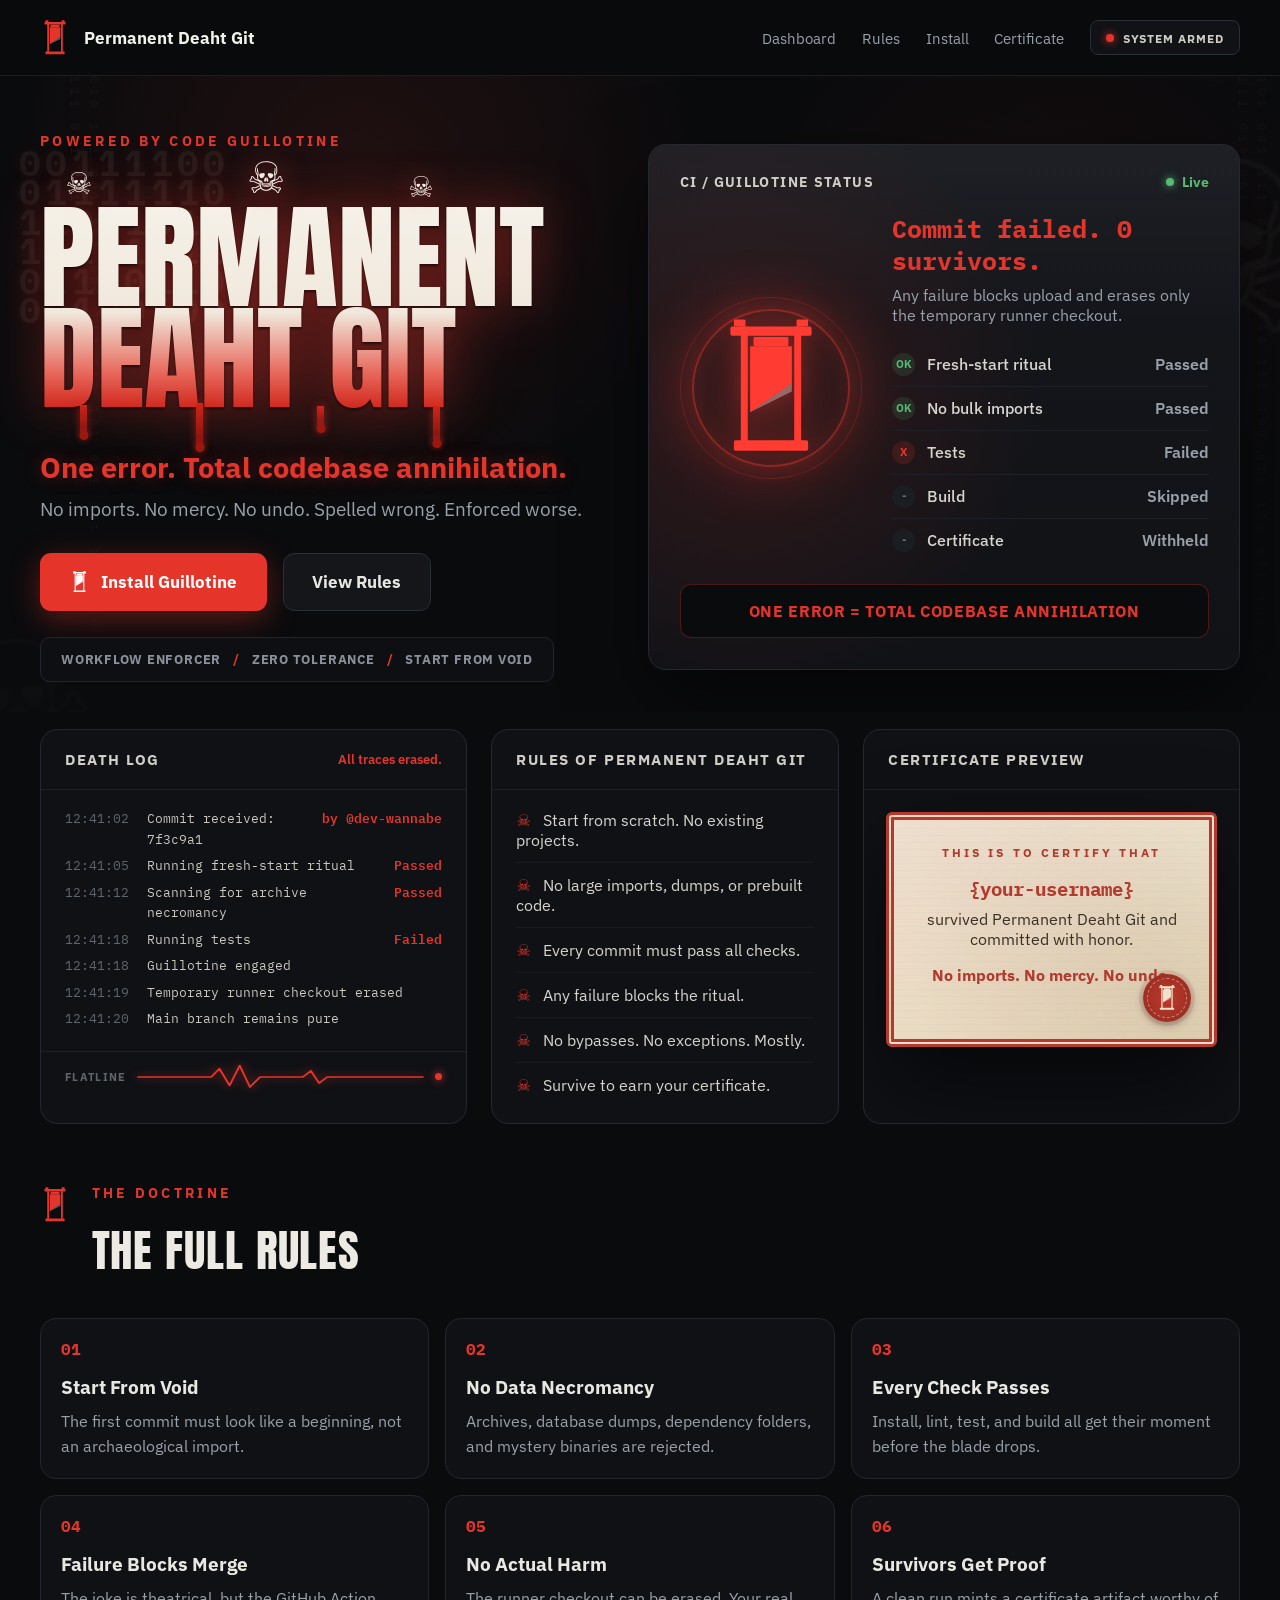
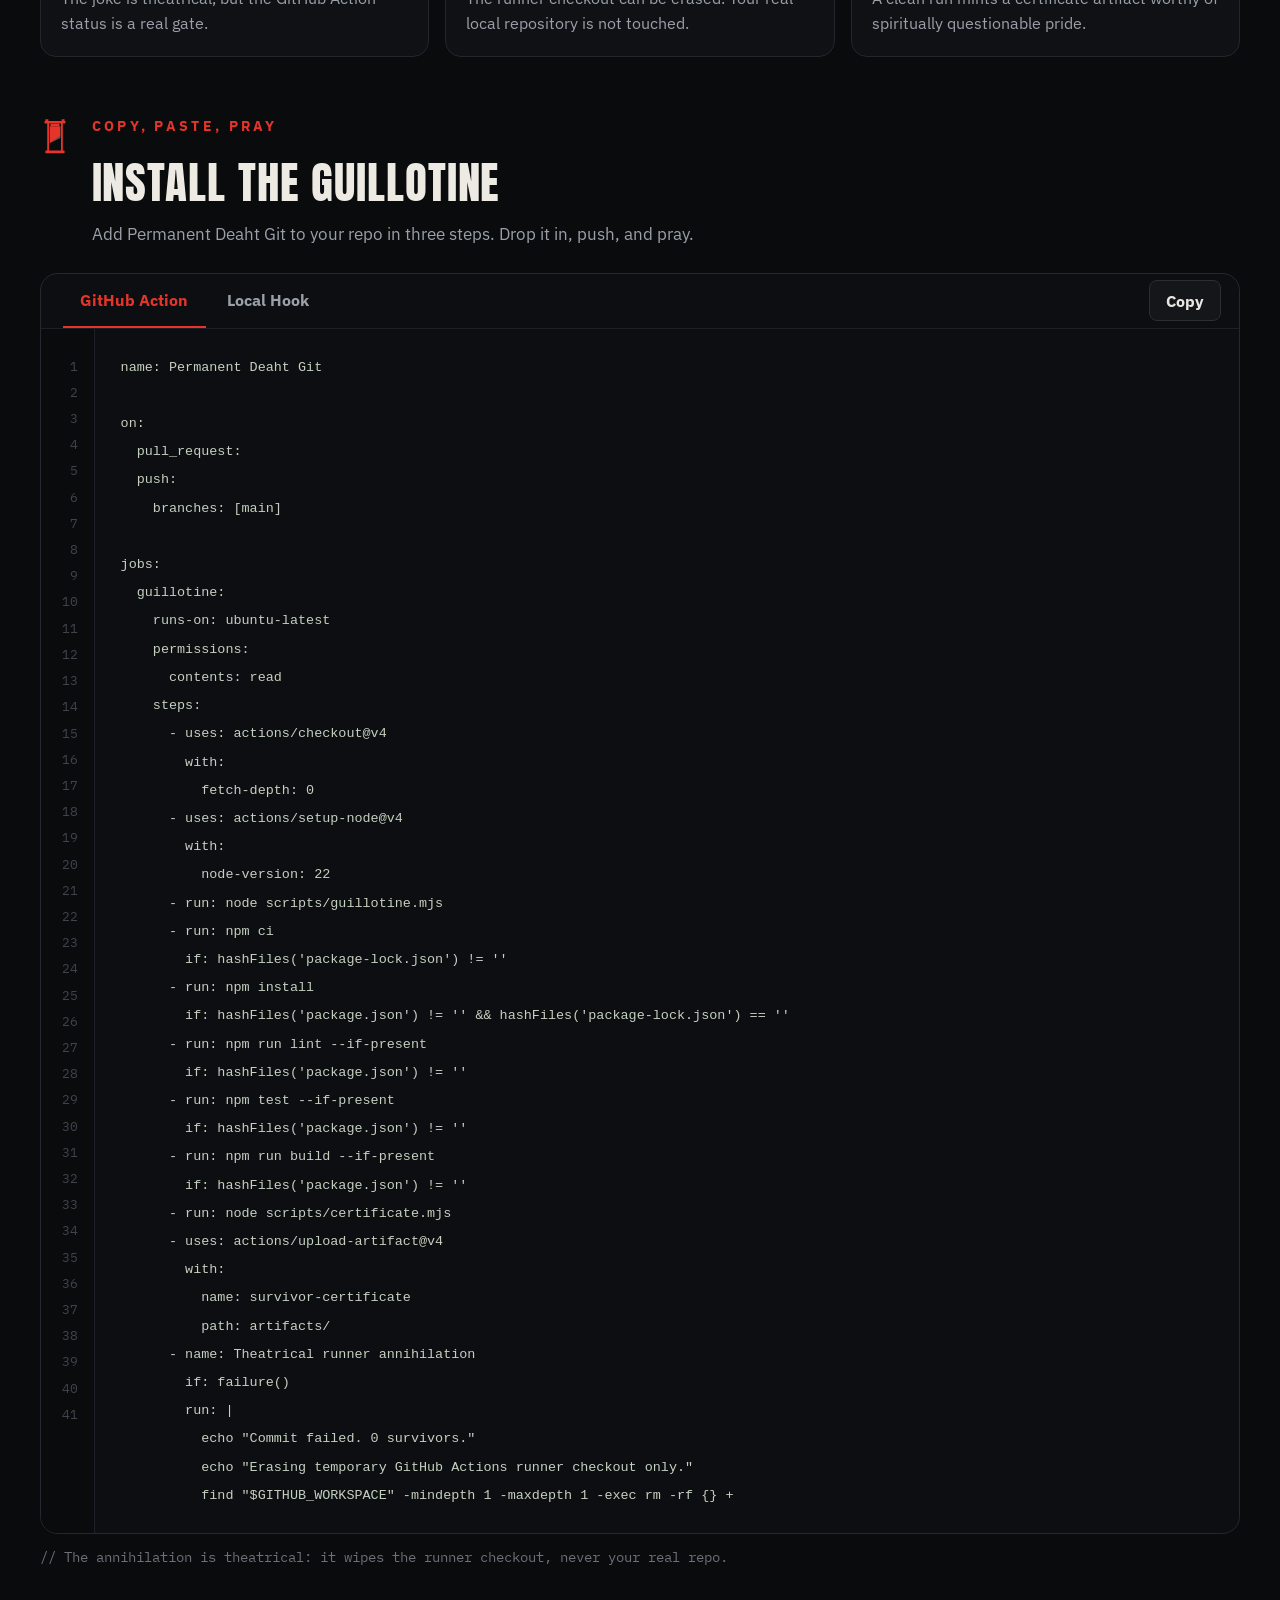
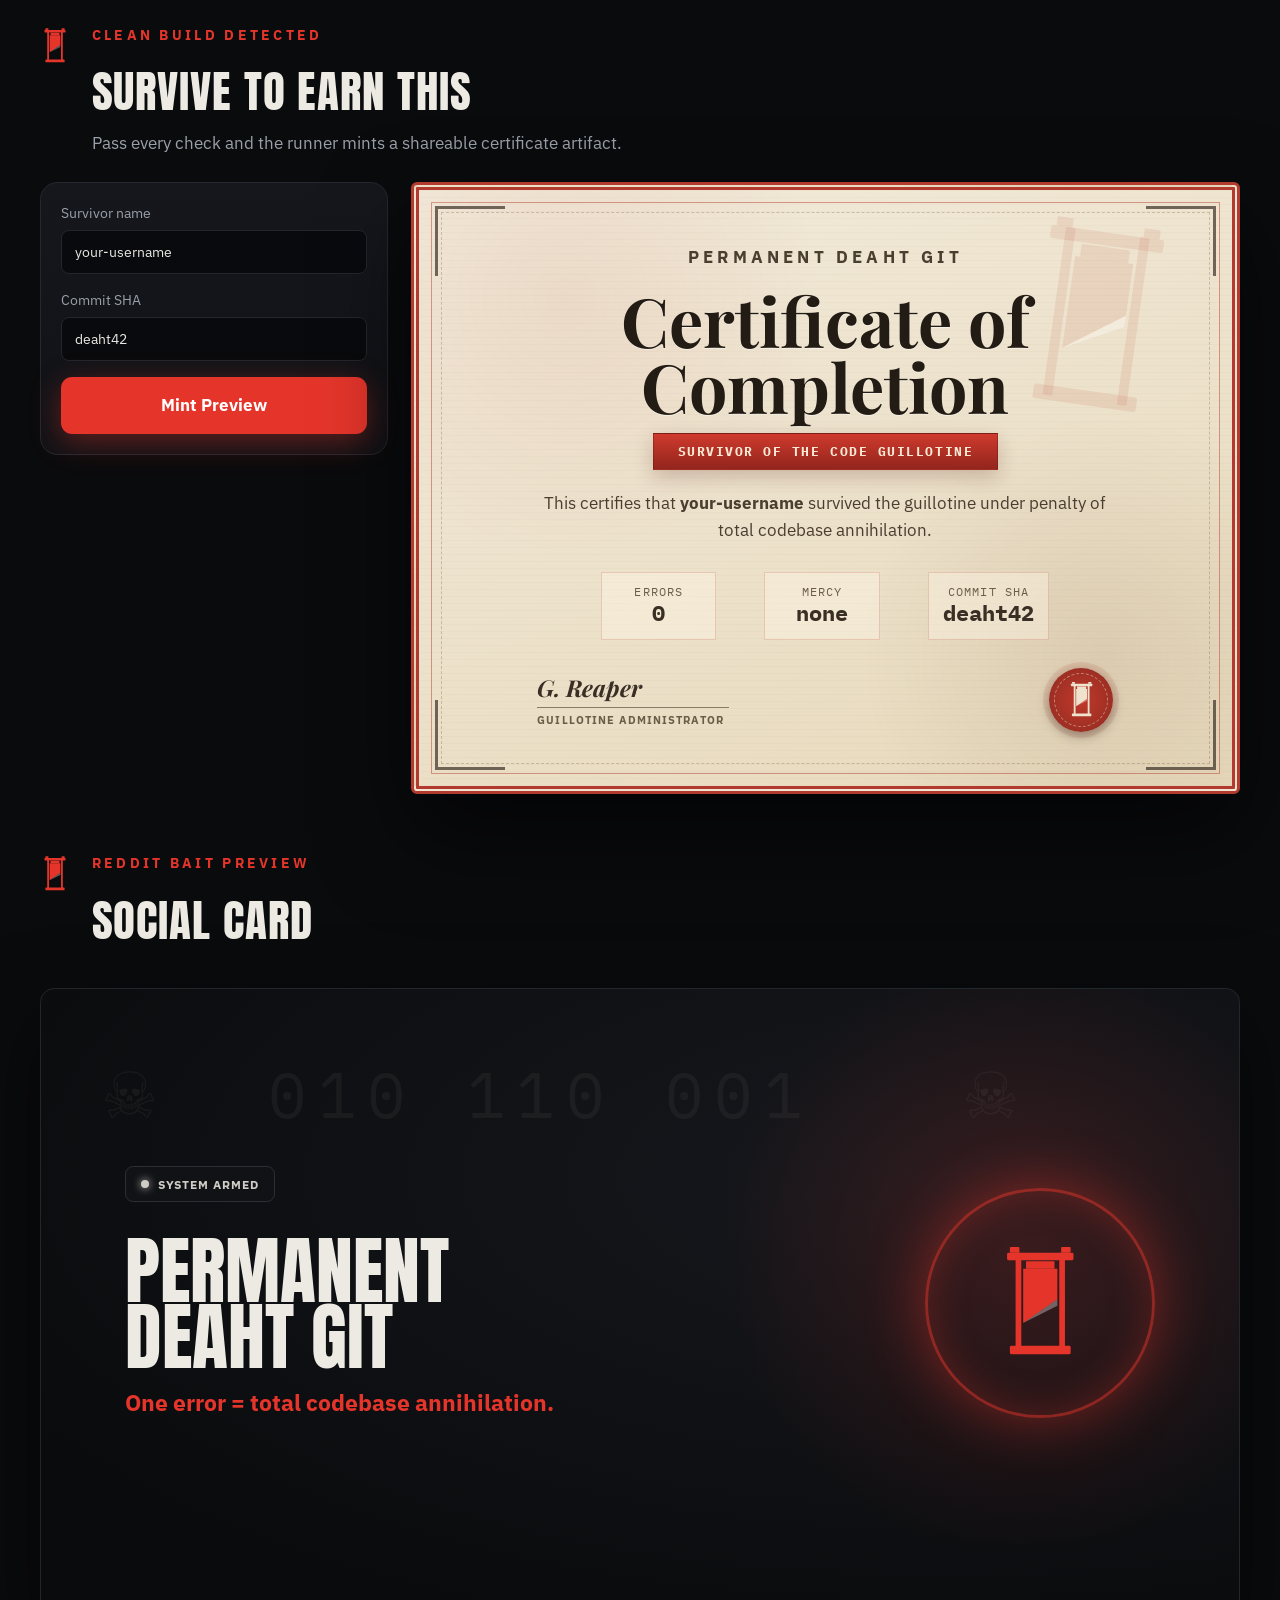
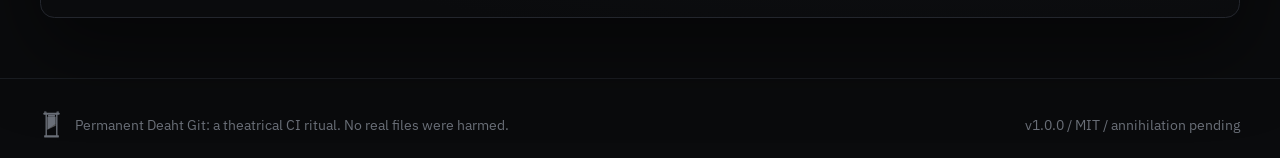
==== commit b7ce1356: "Replace appearance shell" ====
--- a/Permanent-Deaht-Git-standalone.html
+++ b/Permanent-Deaht-Git-standalone.html
@@ -1,4 +1,4 @@
-﻿<!doctype html>
+<!doctype html>
 <html lang="en">
   <head>
     <meta charset="utf-8">
@@ -20,7 +20,6 @@
     <link rel="preconnect" href="https://fonts.gstatic.com" crossorigin>
     <link href="https://fonts.googleapis.com/css2?family=Anton&family=IBM+Plex+Mono:wght@400;500;600&family=IBM+Plex+Sans:wght@400;500;600;700&family=Playfair+Display:ital,wght@0,700;1,600&display=swap" rel="stylesheet">
     <style>
-/* Inlined from site.css */
 :root {
   color-scheme: dark;
   --bg: #0a0b0d;
@@ -42,38 +41,24 @@
   --shadow: 0 30px 80px rgba(0, 0, 0, 0.5);
 }
 
-* {
-  box-sizing: border-box;
-}
-
-html {
-  scroll-behavior: smooth;
-}
+* { box-sizing: border-box; }
+
+html { scroll-behavior: smooth; }
 
 body {
   margin: 0;
   overflow-x: hidden;
   background:
-    linear-gradient(90deg, rgba(73, 12, 11, 0.24), transparent 18%, transparent 82%, rgba(73, 12, 11, 0.18)),
-    radial-gradient(1200px 620px at 50% -15%, rgba(76, 113, 120, 0.16), transparent 58%),
-    radial-gradient(900px 560px at 18% 4%, rgba(229, 53, 43, 0.16), transparent 64%),
-    radial-gradient(700px 420px at 86% 16%, rgba(229, 53, 43, 0.09), transparent 70%),
+    radial-gradient(1100px 560px at 50% -12%, rgba(229, 53, 43, 0.08), transparent 60%),
     var(--bg);
   color: var(--text);
   font-family: "IBM Plex Sans", system-ui, -apple-system, BlinkMacSystemFont, "Segoe UI", sans-serif;
-  letter-spacing: 0;
-}
-
-a {
-  color: inherit;
-  text-decoration: none;
-}
-
-button,
-input {
-  font: inherit;
-}
-
+}
+
+a { color: inherit; text-decoration: none; }
+button, input { font: inherit; }
+
+/* ---------- header ---------- */
 .site-header {
   position: sticky;
   top: 0;
@@ -118,9 +103,7 @@
   font-size: 0.95rem;
 }
 
-.nav-links a:hover {
-  color: var(--text);
-}
+.nav-links a:hover { color: var(--text); }
 
 .status-pill,
 .armed-label {
@@ -138,94 +121,29 @@
   text-transform: uppercase;
 }
 
+/* ---------- guillotine marks (clean SVG) ---------- */
 .guillotine-mark,
 .button-mark,
 .guillotine-large,
-.og-emblem,
-.seal,
-.certificate-watermark {
-  position: relative;
-  display: inline-block;
+.muted-mark {
+  display: block;
+  flex: 0 0 auto;
   color: var(--red);
 }
 
-.guillotine-mark {
-  width: 34px;
-  height: 38px;
-  flex: 0 0 auto;
-}
-
-.button-mark {
-  width: 20px;
-  height: 22px;
-}
-
-.guillotine-large,
-.og-emblem {
-  width: 118px;
-  height: 132px;
-}
-
-.seal {
-  width: 64px;
-  height: 64px;
-}
-
-.certificate-watermark {
-  position: absolute;
-  right: clamp(1rem, 5vw, 3rem);
-  top: clamp(1rem, 4vw, 2rem);
-  width: clamp(7rem, 17vw, 11rem);
-  height: clamp(8rem, 19vw, 12rem);
-  color: rgba(178, 58, 46, 0.1);
-  transform: rotate(8deg);
-  pointer-events: none;
-}
-
-.guillotine-mark::before,
-.button-mark::before,
-.guillotine-large::before,
-.og-emblem::before,
-.seal::before,
-.certificate-watermark::before {
-  content: "";
-  position: absolute;
-  inset: 0;
-  background:
-    linear-gradient(currentColor 0 0) 15% 4% / 70% 8% no-repeat,
-    linear-gradient(currentColor 0 0) 25% 12% / 7% 78% no-repeat,
-    linear-gradient(currentColor 0 0) 68% 12% / 7% 78% no-repeat,
-    linear-gradient(currentColor 0 0) 12% 88% / 76% 8% no-repeat,
-    linear-gradient(currentColor 0 0) 36% 18% / 28% 7% no-repeat,
-    linear-gradient(130deg, transparent 0 49%, rgba(255,255,255,.42) 50% 53%, transparent 54%) 36% 30% / 34% 32% no-repeat,
-    linear-gradient(135deg, color-mix(in srgb, currentColor 78%, white), currentColor 52%, color-mix(in srgb, currentColor 62%, black)) 36% 30% / 34% 32% no-repeat;
-  filter: drop-shadow(0 0 12px rgba(229, 53, 43, 0.42));
-}
-
-.guillotine-mark::after,
-.button-mark::after,
-.guillotine-large::after,
-.og-emblem::after,
-.seal::after,
-.certificate-watermark::after {
-  content: "";
-  position: absolute;
-  left: 37%;
-  top: 30%;
-  width: 33%;
-  height: 32%;
-  background: linear-gradient(135deg, rgba(255, 255, 255, 0.36), currentColor 48%, rgba(70, 0, 0, 0.42));
-  clip-path: polygon(0 0, 100% 0, 100% 52%, 0 100%);
-  box-shadow: inset 0 -1px 0 rgba(0, 0, 0, 0.45);
-}
-
-.muted-mark {
-  color: var(--dim);
-  width: 26px;
-  height: 30px;
-  vertical-align: middle;
-}
-
+.guillotine-mark { width: 30px; height: 36px; }
+.button-mark { width: 19px; height: 22px; color: #fff; }
+.guillotine-large {
+  width: 116px;
+  height: 138px;
+  color: #ff3b32;
+  filter: drop-shadow(0 0 16px rgba(229, 53, 43, 0.5));
+}
+.muted-mark { width: 23px; height: 28px; color: var(--dim); }
+
+.section-title .guillotine-mark { margin-top: 0.15rem; }
+
+/* ---------- hero shell ---------- */
 .hero-shell {
   position: relative;
   isolation: isolate;
@@ -242,248 +160,74 @@
   overflow: hidden;
   pointer-events: none;
   background:
-    radial-gradient(circle at 50% 14%, rgba(215, 232, 226, 0.08), transparent 23rem),
-    radial-gradient(circle at 18% 9%, rgba(255, 102, 48, 0.12), transparent 22rem),
-    radial-gradient(circle at 85% 72%, rgba(229, 53, 43, 0.12), transparent 18rem),
-    linear-gradient(180deg, rgba(255, 255, 255, 0.035), transparent 28%, transparent 70%, rgba(255, 255, 255, 0.02));
-}
-
-.noise-field::before {
-  content: "";
-  position: absolute;
-  inset: 0;
-  background:
-    repeating-linear-gradient(0deg, rgba(255,255,255,.028) 0 1px, transparent 1px 5px),
-    radial-gradient(ellipse at 50% 100%, rgba(30, 52, 58, 0.28), transparent 45%);
-  mix-blend-mode: screen;
-  opacity: 0.55;
+    radial-gradient(circle at 28% 16%, rgba(229, 53, 43, 0.10), transparent 22rem),
+    radial-gradient(circle at 82% 30%, rgba(229, 53, 43, 0.06), transparent 20rem);
 }
 
 .noise-field::after {
   content: "";
   position: absolute;
   inset: 0;
-  background: radial-gradient(120% 90% at 50% 20%, transparent 34%, rgba(10, 11, 13, 0.82) 100%);
+  background: radial-gradient(120% 92% at 32% 22%, transparent 38%, rgba(10, 11, 13, 0.78) 100%);
 }
 
 .binary {
   position: absolute;
   top: 0;
   bottom: 0;
-  width: 7rem;
+  width: 6rem;
   color: var(--text);
   font-family: "IBM Plex Mono", monospace;
-  font-size: 0.8rem;
+  font-size: 0.78rem;
   line-height: 1.55;
-  letter-spacing: 0.28rem;
-  opacity: 0.045;
+  letter-spacing: 0.3rem;
+  opacity: 0.04;
   writing-mode: vertical-rl;
 }
-
-.binary.left {
-  left: 0;
-}
-
-.binary.right {
-  right: 0;
-}
-
-.haze {
-  position: absolute;
-  border-radius: 999px;
-  filter: blur(18px);
-}
-
-.haze.one {
-  left: -4rem;
-  top: 3rem;
-  width: 45rem;
-  height: 29rem;
-  background: radial-gradient(closest-side, rgba(229, 53, 43, 0.23), transparent 72%);
-}
-
-.haze.two {
-  right: -10rem;
-  top: -4rem;
-  width: 32rem;
-  height: 32rem;
-  background: radial-gradient(closest-side, rgba(92, 134, 145, 0.16), transparent 72%);
-}
-
-.code-rain {
-  position: absolute;
-  z-index: 1;
-  max-width: 19rem;
-  color: #95c6cc;
+.binary.left { left: 0.5rem; }
+.binary.right { right: 0.5rem; }
+
+.binary-skull {
+  position: absolute;
+  z-index: 0;
+  left: 1.5%;
+  top: 4.5rem;
+  color: rgba(233, 231, 225, 0.06);
   font-family: "IBM Plex Mono", monospace;
-  font-size: 0.8rem;
-  line-height: 1.65;
-  opacity: 0.12;
-  text-shadow: 0 0 12px rgba(91, 190, 205, 0.3);
-}
-
-.binary-skull {
-  position: absolute;
-  z-index: 1;
-  left: 36%;
-  top: 1rem;
-  color: rgba(215, 232, 226, 0.08);
-  font-family: "IBM Plex Mono", monospace;
-  font-size: clamp(1.2rem, 2.6vw, 2.5rem);
+  font-size: clamp(1.3rem, 2.8vw, 2.7rem);
   font-weight: 700;
-  line-height: 0.78;
-  letter-spacing: 0.08em;
+  line-height: 0.82;
+  letter-spacing: 0.12em;
   white-space: pre;
-  transform: rotate(-4deg);
-  text-shadow: 0 0 18px rgba(229, 53, 43, 0.18);
-}
-
-.left-code {
-  left: 1.5rem;
-  top: 2.5rem;
-}
-
-.right-code {
-  right: 1.5rem;
-  top: 7rem;
-  text-align: right;
+  text-shadow: 0 0 16px rgba(229, 53, 43, 0.12);
 }
 
 .specter {
   position: absolute;
-  z-index: 1;
+  z-index: 0;
   color: #dce7e5;
   line-height: 1;
-  opacity: 0.06;
-  filter: grayscale(1) blur(1.2px) drop-shadow(0 0 20px rgba(229, 53, 43, 0.35));
-}
-
-.skull-a {
-  right: -3rem;
-  top: 4rem;
-  font-size: clamp(9rem, 18vw, 20rem);
-  transform: rotate(8deg);
-}
-
-.skull-b {
-  left: -4rem;
-  bottom: -5rem;
-  font-size: clamp(8rem, 15vw, 16rem);
-  transform: rotate(-9deg);
-}
-
-.skull-c {
-  left: 44%;
-  top: -1.8rem;
-  color: #fff5ec;
-  font-size: clamp(2.8rem, 6vw, 5.2rem);
-  opacity: 0.2;
-  filter: grayscale(1) drop-shadow(0 0 22px rgba(229, 53, 43, 0.65));
-}
-
-.graveyard {
-  position: absolute;
-  z-index: 1;
-  right: 4vw;
-  bottom: 1.8rem;
-  color: rgba(151, 175, 175, 0.18);
-  font-size: clamp(2rem, 5vw, 5rem);
-  line-height: 0.65;
-  transform: rotate(-5deg);
-}
-
-.bone {
-  position: absolute;
-  z-index: 1;
-  width: clamp(5rem, 11vw, 9rem);
-  height: 1rem;
-  background: rgba(210, 219, 212, 0.055);
+  opacity: 0.05;
+  filter: grayscale(1) blur(1.5px) drop-shadow(0 0 22px rgba(229, 53, 43, 0.3));
+}
+.skull-a { right: -3rem; top: 3rem; font-size: clamp(9rem, 18vw, 20rem); transform: rotate(8deg); }
+.skull-b { left: -4rem; bottom: -5rem; font-size: clamp(8rem, 14vw, 15rem); transform: rotate(-9deg); opacity: 0.04; }
+
+.haze {
+  position: absolute;
   border-radius: 999px;
-  transform: rotate(-38deg);
-  filter: blur(0.3px);
-}
-
-.bone::before,
-.bone::after {
-  content: "";
-  position: absolute;
-  top: 50%;
-  width: 1.45rem;
-  height: 1.45rem;
-  background: inherit;
-  border-radius: 50%;
-  transform: translateY(-50%);
-  box-shadow: 0 1rem 0 rgba(210, 219, 212, 0.045);
-}
-
-.bone::before {
-  left: -0.72rem;
-}
-
-.bone::after {
-  right: -0.72rem;
-}
-
-.bone-a {
-  right: 21%;
-  top: 38%;
-}
-
-.bone-b {
-  right: 8%;
-  bottom: 24%;
-  transform: rotate(28deg);
-}
-
-.bone-c {
-  left: 28%;
-  bottom: 14%;
-  transform: rotate(18deg);
-}
-
-.fireline {
-  position: absolute;
-  z-index: 2;
-  width: 15rem;
-  height: 0.25rem;
-  background: linear-gradient(90deg, transparent, #ff7a2d 18%, #e5352b 52%, transparent);
-  filter: blur(0.2px) drop-shadow(0 0 10px rgba(229, 53, 43, 0.8));
-  opacity: 0.8;
-}
-
-.fireline::after {
-  content: "";
-  position: absolute;
-  inset: -0.5rem 12%;
-  background: radial-gradient(closest-side, rgba(255, 132, 40, 0.55), transparent 75%);
-  filter: blur(8px);
-}
-
-.ember-field {
-  position: absolute;
-  inset: 0;
-  z-index: 2;
-  opacity: 0.45;
-  background:
-    radial-gradient(circle at 8% 92%, rgba(255, 114, 37, 0.7) 0 1px, transparent 2px),
-    radial-gradient(circle at 18% 16%, rgba(255, 55, 38, 0.56) 0 1px, transparent 2px),
-    radial-gradient(circle at 74% 9%, rgba(255, 114, 37, 0.5) 0 1px, transparent 2px),
-    radial-gradient(circle at 90% 78%, rgba(255, 55, 38, 0.46) 0 1px, transparent 2px);
-  filter: drop-shadow(0 0 6px rgba(229, 53, 43, 0.85));
-}
-
-.top-left {
-  left: -2rem;
-  top: 1.2rem;
-  transform: rotate(-18deg);
-}
-
-.bottom-right {
-  right: -2rem;
-  bottom: 1.8rem;
-  transform: rotate(-14deg);
-}
-
+  filter: blur(20px);
+  pointer-events: none;
+}
+.haze.one {
+  left: -3rem;
+  top: 3.5rem;
+  width: 42rem;
+  height: 26rem;
+  background: radial-gradient(closest-side, rgba(229, 53, 43, 0.16), transparent 72%);
+}
+
+/* ---------- hero grid ---------- */
 .hero-grid {
   position: relative;
   display: grid;
@@ -498,12 +242,12 @@
 .install-card,
 .certificate-form,
 .certificate-card,
-.og-card {
-  min-width: 0;
-}
+.og-card { min-width: 0; }
+
+.hero-copy { position: relative; }
 
 .overline {
-  margin: 0 0 0.75rem;
+  margin: 0 0 0.85rem;
   color: var(--red);
   font-size: 0.86rem;
   font-weight: 700;
@@ -511,46 +255,70 @@
   text-transform: uppercase;
 }
 
-h1,
-h2,
-h3,
-p {
-  margin-top: 0;
+h1, h2, h3, p { margin-top: 0; }
+
+/* ---------- title with floating skulls + drips ---------- */
+.title-wrap {
+  position: relative;
+  width: max-content;
+  max-width: 100%;
+  padding-top: 2.7rem;
+  margin: 0 0 2.4rem;
 }
 
 h1 {
-  margin: 0 0 1.25rem;
-  width: max-content;
-  max-width: min(100%, 10ch);
+  margin: 0;
   color: transparent;
   background: linear-gradient(180deg, #f5f1e8 0%, #f0e8dc 52%, #e7675a 82%, #cf2419 100%);
   -webkit-background-clip: text;
   background-clip: text;
   font-family: "Anton", Impact, sans-serif;
-  font-size: clamp(4.8rem, 10vw, 7.5rem);
+  font-size: clamp(4.6rem, 9.4vw, 7.2rem);
   font-weight: 400;
   line-height: 0.88;
   text-transform: uppercase;
   filter: drop-shadow(0 2px 1px rgba(0, 0, 0, 0.55)) drop-shadow(0 0 26px rgba(229, 53, 43, 0.4));
 }
 
-.hero-copy {
-  position: relative;
-}
-
-.hero-copy::before {
+.float-skull {
+  position: absolute;
+  z-index: 2;
+  line-height: 1;
+  color: #f3ede6;
+  filter: drop-shadow(0 0 14px rgba(229, 53, 43, 0.75));
+  animation: pdg-float 4s ease-in-out infinite, pdg-flicker 3s ease-in-out infinite;
+}
+.float-skull.s1 { left: 5%; top: 0.3rem; font-size: 1.9rem; --r: -12deg; }
+.float-skull.s2 { left: 41%; top: -0.5rem; font-size: 2.7rem; --r: 4deg; animation-delay: 0.4s, 0.3s; }
+.float-skull.s3 { left: 73%; top: 0.5rem; font-size: 1.8rem; --r: 13deg; animation-delay: 0.8s, 0.6s; }
+
+.drip {
+  position: absolute;
+  z-index: 1;
+  width: 7px;
+  border-radius: 0 0 4px 4px;
+  background: linear-gradient(180deg, #cf2419, #7d130c);
+  box-shadow: 0 0 9px rgba(229, 53, 43, 0.5);
+}
+.drip::after {
   content: "";
   position: absolute;
-  left: -2rem;
-  top: -1rem;
-  width: min(44rem, 112%);
-  height: 118%;
-  background:
-    radial-gradient(ellipse at 30% 38%, rgba(229, 53, 43, 0.18), transparent 58%),
-    linear-gradient(90deg, rgba(85, 12, 12, 0.2), transparent);
-  z-index: -1;
-  filter: blur(10px);
-}
+  bottom: -6px;
+  left: 50%;
+  width: 9px;
+  height: 9px;
+  border-radius: 50%;
+  background: #9c170e;
+  box-shadow: 0 0 7px rgba(229, 53, 43, 0.55);
+  transform: translate(-50%, 0);
+  animation: pdg-drip 3.8s ease-in infinite;
+}
+.drip.d1 { left: 8%; bottom: -1.5rem; height: 1.8rem; }
+.drip.d2 { left: 31%; bottom: -2.3rem; height: 2.7rem; animation-delay: 0.6s; }
+.drip.d2::after { animation-delay: 0.6s; }
+.drip.d3 { left: 55%; bottom: -1.1rem; height: 1.3rem; }
+.drip.d4 { left: 78%; bottom: -2rem; height: 2.2rem; }
+.drip.d4::after { animation-delay: 0.3s; }
 
 .danger-line {
   margin-bottom: 0.65rem;
@@ -583,23 +351,23 @@
   border: 1px solid transparent;
   font-size: 1.05rem;
   font-weight: 700;
-}
+  transition: transform 0.15s ease, box-shadow 0.15s ease;
+}
+.button:hover { transform: translateY(-1px); }
 
 .primary {
   color: #fff;
   background: var(--red);
   box-shadow: 0 8px 30px rgba(229, 53, 43, 0.38);
 }
-
-.primary .button-mark {
-  color: #fff;
-}
+.primary:hover { box-shadow: 0 10px 36px rgba(229, 53, 43, 0.5); }
 
 .secondary {
   color: var(--text);
   background: #14161a;
   border-color: var(--line-2);
 }
+.secondary:hover { border-color: #3a3f48; }
 
 .ritual-strip {
   display: inline-flex;
@@ -615,13 +383,13 @@
   letter-spacing: 0.06em;
   text-transform: uppercase;
 }
-
 .ritual-strip span + span::before {
   content: "/";
   margin: 0 0.75rem;
   color: var(--red);
 }
 
+/* ---------- CI panel ---------- */
 .ci-panel,
 .dark-card,
 .install-card,
@@ -637,21 +405,16 @@
   overflow: hidden;
   padding: 1.75rem 1.9rem 1.9rem;
 }
-
 .ci-panel::before {
   content: "";
   position: absolute;
   inset: -1px;
   pointer-events: none;
   background:
-    radial-gradient(circle at 16% 48%, rgba(229, 53, 43, 0.18), transparent 19rem),
-    linear-gradient(180deg, rgba(255, 255, 255, 0.045), transparent 34%);
-}
-
-.ci-panel > * {
-  position: relative;
-  z-index: 1;
-}
+    radial-gradient(circle at 16% 48%, rgba(229, 53, 43, 0.15), transparent 19rem),
+    linear-gradient(180deg, rgba(255, 255, 255, 0.04), transparent 34%);
+}
+.ci-panel > * { position: relative; z-index: 1; }
 
 .panel-heading {
   justify-content: space-between;
@@ -663,7 +426,6 @@
   letter-spacing: 0.1em;
   text-transform: uppercase;
 }
-
 .panel-heading strong {
   display: inline-flex;
   align-items: center;
@@ -682,6 +444,7 @@
   box-shadow: 0 0 8px currentColor;
   animation: pdg-pulse 1.7s ease-in-out infinite;
 }
+.status-pill .live-dot { color: var(--red); }
 
 .ci-core {
   display: grid;
@@ -696,30 +459,22 @@
   height: 182px;
   place-items: center;
 }
-
 .emblem::before,
 .emblem-ring {
   content: "";
   position: absolute;
   border-radius: 50%;
 }
-
 .emblem::before {
   inset: 0;
   border: 1px solid rgba(229, 53, 43, 0.24);
-  background:
-    radial-gradient(circle at 50% 50%, rgba(229, 53, 43, 0.09), transparent 48%),
-    conic-gradient(from 90deg, transparent 0 28%, rgba(229, 53, 43, 0.18) 30% 32%, transparent 34% 65%, rgba(229, 53, 43, 0.16) 66% 68%, transparent 70% 100%);
-}
-
+  background: radial-gradient(circle at 50% 50%, rgba(229, 53, 43, 0.09), transparent 52%);
+}
 .emblem-ring {
   inset: 12px;
   border: 2px solid rgba(229, 53, 43, 0.5);
   box-shadow: 0 0 58px rgba(229, 53, 43, 0.42), inset 0 0 36px rgba(229, 53, 43, 0.22);
-}
-
-.guillotine-large {
-  color: #ff3b32;
+  animation: pdg-glow 3.4s ease-in-out infinite;
 }
 
 .mono-fail {
@@ -729,10 +484,7 @@
   font-size: 1.55rem;
   font-weight: 700;
 }
-
-.muted {
-  color: var(--muted);
-}
+.muted { color: var(--muted); }
 
 .check-list {
   display: grid;
@@ -741,17 +493,12 @@
   padding: 0;
   list-style: none;
 }
-
 .check-list li {
   gap: 0.75rem;
   padding: 0.62rem 0;
   border-bottom: 1px solid #1d2026;
 }
-
-.check-list li:last-child {
-  border-bottom: 0;
-}
-
+.check-list li:last-child { border-bottom: 0; }
 .check-list span {
   display: grid;
   width: 1.45rem;
@@ -761,33 +508,11 @@
   font-size: 0.68rem;
   font-weight: 800;
 }
-
-.check-list strong {
-  flex: 1;
-  color: #d6d4cd;
-  font-weight: 500;
-}
-
-.check-list em {
-  color: var(--muted);
-  font-style: normal;
-  font-weight: 600;
-}
-
-.pass {
-  color: var(--green);
-  background: rgba(86, 185, 116, 0.14);
-}
-
-.fail {
-  color: var(--red);
-  background: rgba(229, 53, 43, 0.16);
-}
-
-.wait {
-  color: var(--dim);
-  background: #1a1d22;
-}
+.check-list strong { flex: 1; color: #d6d4cd; font-weight: 500; }
+.check-list em { color: var(--muted); font-style: normal; font-weight: 600; }
+.pass { color: var(--green); background: rgba(86, 185, 116, 0.14); }
+.fail { color: var(--red); background: rgba(229, 53, 43, 0.16); }
+.wait { color: var(--dim); background: #1a1d22; }
 
 .warning-band {
   margin: 1.4rem 0 0;
@@ -802,6 +527,7 @@
   text-transform: uppercase;
 }
 
+/* ---------- triad ---------- */
 .triad {
   display: grid;
   grid-template-columns: 1.18fr 0.96fr 1.04fr;
@@ -817,24 +543,12 @@
   box-shadow: none;
   position: relative;
 }
-
-.dark-card::before {
-  content: "";
-  position: absolute;
-  inset: 0;
-  pointer-events: none;
-  background:
-    linear-gradient(180deg, rgba(255,255,255,.035), transparent 32%),
-    radial-gradient(circle at 85% 10%, rgba(229, 53, 43, 0.08), transparent 40%);
-}
-
 .dark-card header {
   justify-content: space-between;
   gap: 1rem;
   padding: 1.25rem 1.5rem;
   border-bottom: 1px solid #1d2026;
 }
-
 .dark-card h2 {
   margin: 0;
   color: #cfcdc6;
@@ -843,12 +557,7 @@
   letter-spacing: 0.1em;
   text-transform: uppercase;
 }
-
-.dark-card header span {
-  color: var(--red);
-  font-size: 0.82rem;
-  font-weight: 600;
-}
+.dark-card header span { color: var(--red); font-size: 0.82rem; font-weight: 600; }
 
 .event-log {
   display: grid;
@@ -860,21 +569,36 @@
   line-height: 1.55;
   list-style: none;
 }
-
 .event-log li {
   display: grid;
   grid-template-columns: 74px 1fr auto;
   gap: 0.5rem;
   color: #c9c7c0;
 }
-
-.event-log time {
+.event-log time { color: #5f646d; }
+.event-log strong { color: var(--red); font-weight: 600; }
+
+.log-flatline {
+  display: flex;
+  align-items: center;
+  gap: 0.75rem;
+  padding: 0.75rem 1.5rem 1rem;
+  border-top: 1px solid #1d2026;
+}
+.log-flatline span {
+  font-size: 0.68rem;
+  font-weight: 700;
+  letter-spacing: 0.12em;
   color: #5f646d;
 }
-
-.event-log strong {
-  color: var(--red);
-  font-weight: 600;
+.log-flatline svg { flex: 1; height: 26px; overflow: visible; }
+.log-flatline b {
+  width: 0.45rem;
+  height: 0.45rem;
+  border-radius: 50%;
+  background: var(--red);
+  box-shadow: 0 0 9px var(--red);
+  animation: pdg-pulse 1.4s ease-in-out infinite;
 }
 
 .compact-rules ul {
@@ -884,53 +608,50 @@
   padding: 0.5rem 1.5rem 1rem;
   list-style: none;
 }
-
 .compact-rules li {
   padding: 0.75rem 0;
   color: #d6d4cd;
   border-bottom: 1px solid #181b20;
 }
-
+.compact-rules li:last-child { border-bottom: 0; }
 .compact-rules li::before {
-  content: "x";
+  content: "\2620";
   margin-right: 0.75rem;
   color: var(--red);
   font-weight: 900;
 }
 
-.mini-cert {
-  padding-bottom: 1.2rem;
-}
-
-.small-paper {
-  margin: 1.35rem;
-  padding: 1.5rem 1.35rem;
-  text-align: center;
-}
-
+.mini-cert { padding-bottom: 1.2rem; }
+.small-paper { position: relative; margin: 1.35rem; padding: 1.5rem 1.35rem 3.4rem; text-align: center; }
+.small-paper .mini-seal {
+  position: absolute;
+  right: 1.15rem;
+  bottom: 1.1rem;
+  width: 48px;
+  height: 48px;
+  box-shadow: 0 3px 9px rgba(0, 0, 0, 0.3), 0 0 0 4px rgba(178, 58, 46, 0.12);
+}
+.small-paper .mini-seal::after { inset: 4px; }
+.small-paper .mini-seal .seal-icon { width: 50%; height: 54%; }
 .small-paper h3 {
   margin: 0.5rem 0;
   color: #b23a2e;
   font-family: "IBM Plex Mono", monospace;
   font-size: 1.2rem;
 }
-
-.small-paper strong {
-  color: #b23a2e;
-}
-
+.small-paper strong { color: #b23a2e; }
+
+/* ---------- sections ---------- */
 .section {
   max-width: 1456px;
   margin: 0 auto;
   padding: 3.75rem clamp(1rem, 4vw, 2.5rem) 0;
 }
-
 .section-title {
   align-items: flex-start;
   gap: 1.35rem;
   margin-bottom: 1.75rem;
 }
-
 .section-title h2 {
   margin: 0 0 0.4rem;
   color: #eceae3;
@@ -940,74 +661,45 @@
   letter-spacing: 0.02em;
   text-transform: uppercase;
 }
-
-.section-title p:last-child {
-  margin: 0;
-  color: var(--muted);
-  font-size: 1.05rem;
-}
+.section-title p:last-child { margin: 0; color: var(--muted); font-size: 1.05rem; }
 
 .rules-grid {
   display: grid;
   grid-template-columns: repeat(3, minmax(0, 1fr));
   gap: 1rem;
 }
-
 .rules-grid article {
   padding: 1.25rem;
   background: #0f1115;
   border: 1px solid var(--line);
   border-radius: 1rem;
-}
-
+  transition: border-color 0.15s ease;
+}
+.rules-grid article:hover { border-color: rgba(229, 53, 43, 0.4); }
 .rules-grid span {
   color: var(--red);
   font-family: "IBM Plex Mono", monospace;
   font-weight: 800;
 }
-
-.rules-grid h3 {
-  margin: 1rem 0 0.6rem;
-}
-
-.rules-grid p {
-  margin-bottom: 0;
-  color: var(--muted);
-  line-height: 1.55;
-}
-
-.install-card {
-  overflow: hidden;
-  background: #0d0e11;
-  box-shadow: none;
-}
-
+.rules-grid h3 { margin: 1rem 0 0.6rem; }
+.rules-grid p { margin-bottom: 0; color: var(--muted); line-height: 1.55; }
+
+/* ---------- install ---------- */
+.install-card { overflow: hidden; background: #0d0e11; box-shadow: none; }
 .tabs {
   justify-content: space-between;
   gap: 0.25rem;
   padding: 0 1.1rem 0 1.35rem;
   border-bottom: 1px solid #1d2026;
 }
-
-.tab,
-.copy-button {
-  cursor: pointer;
-  border: 0;
-  font-weight: 700;
-}
-
+.tab, .copy-button { cursor: pointer; border: 0; font-weight: 700; }
 .tab {
   padding: 1rem 1.1rem;
   color: var(--muted);
   background: transparent;
   border-bottom: 2px solid transparent;
 }
-
-.tab.active {
-  color: var(--red);
-  border-bottom-color: var(--red);
-}
-
+.tab.active { color: var(--red); border-bottom-color: var(--red); }
 .copy-button {
   margin-left: auto;
   padding: 0.6rem 1rem;
@@ -1016,20 +708,15 @@
   border: 1px solid var(--line-2);
   border-radius: 0.5rem;
 }
-
-.code-frame {
-  display: grid;
-  grid-template-columns: auto 1fr;
-}
-
-.line-numbers,
-.code-frame pre {
+.copy-button:hover { border-color: #3a3f48; }
+
+.code-frame { display: grid; grid-template-columns: auto 1fr; }
+.line-numbers, .code-frame pre {
   margin: 0;
   font-family: "IBM Plex Mono", monospace;
   font-size: 0.84rem;
   line-height: 1.95;
 }
-
 .line-numbers {
   min-width: 54px;
   padding: 1.5rem 1rem;
@@ -1039,13 +726,7 @@
   text-align: right;
   user-select: none;
 }
-
-.code-frame pre:last-child {
-  overflow-x: auto;
-  padding: 1.5rem 1.6rem;
-  color: #c4d0c0;
-}
-
+.code-frame pre:last-child { overflow-x: auto; padding: 1.5rem 1.6rem; color: #c4d0c0; }
 .code-note {
   margin: 0.85rem 0 0;
   color: var(--dim);
@@ -1053,27 +734,21 @@
   font-size: 0.85rem;
 }
 
+/* ---------- certificate ---------- */
 .certificate-layout {
   display: grid;
   grid-template-columns: minmax(18rem, 0.42fr) minmax(0, 1fr);
   gap: 1.4rem;
   align-items: start;
 }
-
 .certificate-form {
   display: grid;
   gap: 1rem;
   padding: 1.25rem;
   box-shadow: none;
-}
-
-.certificate-form label {
-  display: grid;
-  gap: 0.5rem;
-  color: var(--muted);
-  font-size: 0.9rem;
-}
-
+  align-content: start;
+}
+.certificate-form label { display: grid; gap: 0.5rem; color: var(--muted); font-size: 0.9rem; }
 .certificate-form input {
   width: 100%;
   min-height: 2.75rem;
@@ -1083,6 +758,7 @@
   border: 1px solid var(--line);
   border-radius: 0.5rem;
 }
+.certificate-form input:focus { outline: none; border-color: var(--red); }
 
 .paper {
   color: var(--ink);
@@ -1095,14 +771,12 @@
   border-radius: 0.38rem;
   box-shadow: 0 40px 90px rgba(0, 0, 0, 0.6);
 }
-
 .certificate-card {
   position: relative;
   overflow: hidden;
   padding: clamp(2rem, 5vw, 3.4rem);
   text-align: center;
 }
-
 .certificate-card::before {
   content: "";
   position: absolute;
@@ -1110,7 +784,6 @@
   pointer-events: none;
   border: 1px solid rgba(178, 58, 46, 0.48);
 }
-
 .certificate-card::after {
   content: "";
   position: absolute;
@@ -1118,10 +791,18 @@
   pointer-events: none;
   border: 1px dashed rgba(98, 68, 44, 0.26);
 }
-
-.certificate-card > :not(.certificate-watermark):not(.cert-corner) {
-  position: relative;
-  z-index: 1;
+.certificate-card > :not(.certificate-watermark):not(.cert-corner) { position: relative; z-index: 1; }
+
+.certificate-watermark {
+  position: absolute;
+  z-index: 0;
+  right: clamp(1rem, 5vw, 3rem);
+  top: clamp(1rem, 4vw, 2rem);
+  width: clamp(7rem, 17vw, 11rem);
+  height: clamp(8rem, 19vw, 12rem);
+  color: rgba(178, 58, 46, 0.1);
+  transform: rotate(8deg);
+  pointer-events: none;
 }
 
 .cert-corner {
@@ -1133,34 +814,10 @@
   opacity: 0.7;
   pointer-events: none;
 }
-
-.top-left-corner {
-  left: 1rem;
-  top: 1rem;
-  border-left: 3px solid;
-  border-top: 3px solid;
-}
-
-.top-right-corner {
-  right: 1rem;
-  top: 1rem;
-  border-right: 3px solid;
-  border-top: 3px solid;
-}
-
-.bottom-left-corner {
-  left: 1rem;
-  bottom: 1rem;
-  border-left: 3px solid;
-  border-bottom: 3px solid;
-}
-
-.bottom-right-corner {
-  right: 1rem;
-  bottom: 1rem;
-  border-right: 3px solid;
-  border-bottom: 3px solid;
-}
+.top-left-corner { left: 1rem; top: 1rem; border-left: 3px solid; border-top: 3px solid; }
+.top-right-corner { right: 1rem; top: 1rem; border-right: 3px solid; border-top: 3px solid; }
+.bottom-left-corner { left: 1rem; bottom: 1rem; border-left: 3px solid; border-bottom: 3px solid; }
+.bottom-right-corner { right: 1rem; bottom: 1rem; border-right: 3px solid; border-bottom: 3px solid; }
 
 .paper-kicker {
   margin-bottom: 1rem;
@@ -1170,16 +827,14 @@
   letter-spacing: 0.25em;
   text-transform: uppercase;
 }
-
 .certificate-card h2 {
   margin-bottom: 0.8rem;
   color: #231c15;
   font-family: "Playfair Display", Georgia, serif;
   font-size: clamp(2.65rem, 5.6vw, 4.25rem);
   line-height: 0.98;
-  text-shadow: 0 1px 0 rgba(255,255,255,0.45);
-}
-
+  text-shadow: 0 1px 0 rgba(255, 255, 255, 0.45);
+}
 .certificate-ribbon {
   display: inline-flex;
   align-items: center;
@@ -1197,7 +852,6 @@
   letter-spacing: 0.12em;
   text-transform: uppercase;
 }
-
 .certificate-card p {
   max-width: 36rem;
   margin-inline: auto;
@@ -1205,7 +859,6 @@
   font-size: 1.05rem;
   line-height: 1.6;
 }
-
 .certificate-stats {
   display: flex;
   justify-content: center;
@@ -1213,14 +866,12 @@
   margin: 1.75rem 0;
   font-family: "IBM Plex Mono", monospace;
 }
-
 .certificate-stats div {
   min-width: 7.2rem;
   padding: 0.7rem 0.9rem;
   background: rgba(255, 248, 230, 0.38);
   border: 1px solid rgba(178, 58, 46, 0.2);
 }
-
 .certificate-stats span {
   display: block;
   color: #6b5e48;
@@ -1228,12 +879,7 @@
   letter-spacing: 0.1em;
   text-transform: uppercase;
 }
-
-.certificate-stats strong {
-  color: #3a2f25;
-  font-size: 1.35rem;
-}
-
+.certificate-stats strong { color: #3a2f25; font-size: 1.35rem; }
 .certificate-card footer {
   justify-content: space-between;
   gap: 1.5rem;
@@ -1241,7 +887,6 @@
   margin: 0 auto;
   text-align: left;
 }
-
 .signature {
   display: block;
   width: 12rem;
@@ -1252,7 +897,6 @@
   font-size: 1.45rem;
   font-style: italic;
 }
-
 .certificate-card footer span:not(.seal) {
   display: block;
   margin-top: 0.3rem;
@@ -1262,20 +906,28 @@
   letter-spacing: 0.1em;
   text-transform: uppercase;
 }
-
 .seal {
+  position: relative;
   display: grid;
   place-items: center;
+  width: 64px;
+  height: 64px;
+  flex: 0 0 auto;
   color: #f0e3cd;
   background: radial-gradient(circle, #c0392b, #8e2a20);
   border-radius: 50%;
   box-shadow: 0 4px 12px rgba(0, 0, 0, 0.35), 0 0 0 6px rgba(178, 58, 46, 0.12);
 }
-
-.seal::before {
-  inset: 19px;
-}
-
+.seal::after {
+  content: "";
+  position: absolute;
+  inset: 5px;
+  border: 1px dashed rgba(240, 227, 205, 0.5);
+  border-radius: 50%;
+}
+.seal-icon { width: 52%; height: 56%; color: #f0e3cd; position: relative; z-index: 1; }
+
+/* ---------- social / OG ---------- */
 .og-card {
   position: relative;
   display: flex;
@@ -1289,42 +941,24 @@
   padding: 0 7%;
   background:
     radial-gradient(circle at 82% 42%, rgba(229, 53, 43, 0.18), transparent 19rem),
-    radial-gradient(circle at 20% 12%, rgba(215, 232, 226, 0.08), transparent 16rem),
-    repeating-linear-gradient(0deg, rgba(255,255,255,.026) 0 1px, transparent 1px 5px),
     radial-gradient(130% 110% at 75% 30%, #16181d 0%, var(--bg) 70%);
   border: 1px solid var(--line);
   border-radius: 0.9rem;
   box-shadow: var(--shadow);
 }
-
 .og-card::before {
-  content: "\\2620   010 110 001   \\2620";
+  content: "\2620   010 110 001   \2620";
   position: absolute;
   left: 5%;
   right: 5%;
   top: 10%;
-  color: rgba(233, 231, 225, 0.055);
+  color: rgba(233, 231, 225, 0.05);
   font-family: "IBM Plex Mono", monospace;
   font-size: clamp(2rem, 5vw, 4rem);
   letter-spacing: 0.18em;
   white-space: pre;
 }
-
-.og-card::after {
-  content: "";
-  position: absolute;
-  inset: 0;
-  background:
-    linear-gradient(90deg, rgba(99, 15, 13, 0.28), transparent 28%, transparent 72%, rgba(99, 15, 13, 0.24)),
-    radial-gradient(circle at 90% 85%, rgba(255, 109, 34, 0.18), transparent 14rem);
-  pointer-events: none;
-}
-
-.og-card > * {
-  position: relative;
-  z-index: 1;
-}
-
+.og-card > * { position: relative; z-index: 1; }
 .og-card h2 {
   margin: 1.5rem 0 1rem;
   color: #eceae3;
@@ -1334,14 +968,15 @@
   line-height: 0.9;
   text-transform: uppercase;
 }
-
 .og-card p:last-child {
   color: var(--red);
   font-size: clamp(1rem, 2.2vw, 1.45rem);
   font-weight: 800;
 }
-
 .og-emblem {
+  position: relative;
+  display: grid;
+  place-items: center;
   width: min(230px, 26vw);
   height: min(230px, 26vw);
   flex: 0 0 auto;
@@ -1349,11 +984,9 @@
   border-radius: 50%;
   box-shadow: 0 0 60px rgba(229, 53, 43, 0.45), inset 0 0 40px rgba(229, 53, 43, 0.3);
 }
-
-.og-emblem::before {
-  inset: 24%;
-}
-
+.og-emblem-icon { width: 44%; height: 50%; color: #e5352b; }
+
+/* ---------- footer ---------- */
 .site-footer {
   justify-content: space-between;
   gap: 1rem;
@@ -1364,150 +997,95 @@
   border-top: 1px solid #1a1d22;
   font-size: 0.9rem;
 }
-
-.site-footer > span {
-  display: inline-flex;
-  align-items: center;
-  gap: 0.75rem;
-}
-
+.site-footer > span { display: inline-flex; align-items: center; gap: 0.75rem; }
+
+/* ---------- keyframes ---------- */
 @keyframes pdg-pulse {
-  0%,
-  100% {
-    opacity: 1;
-  }
-  50% {
-    opacity: 0.35;
-  }
+  0%, 100% { opacity: 1; }
+  50% { opacity: 0.35; }
+}
+@keyframes pdg-glow {
+  0%, 100% { box-shadow: 0 0 40px rgba(229, 53, 43, 0.36), inset 0 0 30px rgba(229, 53, 43, 0.2); }
+  50% { box-shadow: 0 0 64px rgba(229, 53, 43, 0.6), inset 0 0 38px rgba(229, 53, 43, 0.3); }
+}
+@keyframes pdg-float {
+  0%, 100% { transform: translateY(0) rotate(var(--r, 0deg)); }
+  50% { transform: translateY(-8px) rotate(var(--r, 0deg)); }
+}
+@keyframes pdg-flicker {
+  0%, 100% { opacity: 0.92; }
+  45% { opacity: 1; }
+  60% { opacity: 0.82; }
+}
+@keyframes pdg-drip {
+  0% { transform: translate(-50%, 0); opacity: 0; }
+  15% { opacity: 1; }
+  80% { opacity: 1; }
+  100% { transform: translate(-50%, 22px); opacity: 0; }
+}
+
+@media (prefers-reduced-motion: reduce) {
+  .float-skull, .drip::after, .live-dot, .emblem-ring, .log-flatline b { animation: none !important; }
 }
 
 @media (max-width: 1120px) {
-  .hero-grid,
-  .triad,
-  .certificate-layout {
-    grid-template-columns: 1fr;
-  }
-
-  .ci-core {
-    grid-template-columns: auto 1fr;
-  }
-
-  .triad {
-    padding-top: 1rem;
-  }
+  .hero-grid, .triad, .certificate-layout { grid-template-columns: 1fr; }
+  .ci-core { grid-template-columns: auto 1fr; }
+  .triad { padding-top: 1rem; }
 }
 
 @media (max-width: 760px) {
-  .site-header,
-  .nav-links,
-  .ci-core,
-  .certificate-card footer,
-  .site-footer {
+  .site-header, .nav-links, .ci-core, .certificate-card footer, .site-footer {
     align-items: flex-start;
     flex-direction: column;
   }
-
-  .site-header {
-    height: auto;
-    padding-block: 1rem;
-  }
-
-  .hero-shell {
-    padding-top: 2.2rem;
-  }
-
-  .hero-grid {
-    grid-template-columns: 1fr;
-  }
-
-  h1 {
-    width: auto;
-    max-width: 100%;
-  }
-
-  .overline,
-  .danger-line,
-  .subline {
-    overflow-wrap: anywhere;
-  }
-
-  .overline {
-    letter-spacing: 0.16em;
-  }
-
-  .ci-core {
-    gap: 1.2rem;
-  }
-
-  .emblem {
-    width: 140px;
-    height: 140px;
-  }
-
-  .rules-grid {
-    grid-template-columns: 1fr;
-  }
-
-  .tabs {
-    align-items: stretch;
-    flex-wrap: wrap;
-    padding: 0.6rem;
-  }
-
-  .copy-button {
-    margin-left: 0;
-  }
-
-  .code-frame {
-    grid-template-columns: 1fr;
-  }
-
-  .line-numbers {
-    display: none;
-  }
-
-  .certificate-stats {
-    flex-direction: column;
-    gap: 0.8rem;
-  }
-
-  .og-card {
-    align-items: flex-start;
-    flex-direction: column;
-    justify-content: center;
-    min-height: 360px;
-    aspect-ratio: auto;
-  }
+  .site-header { height: auto; padding-block: 1rem; }
+  .hero-shell { padding-top: 2.2rem; }
+  .hero-grid { grid-template-columns: 1fr; }
+  .title-wrap { width: auto; }
+  .overline, .danger-line, .subline { overflow-wrap: anywhere; }
+  .overline { letter-spacing: 0.16em; }
+  .ci-core { gap: 1.2rem; }
+  .emblem { width: 140px; height: 140px; }
+  .rules-grid { grid-template-columns: 1fr; }
+  .tabs { align-items: stretch; flex-wrap: wrap; padding: 0.6rem; }
+  .copy-button { margin-left: 0; }
+  .code-frame { grid-template-columns: 1fr; }
+  .line-numbers { display: none; }
+  .certificate-stats { flex-direction: column; gap: 0.8rem; }
+  .og-card { align-items: flex-start; flex-direction: column; justify-content: center; min-height: 360px; aspect-ratio: auto; }
 }
 
 @media (max-width: 520px) {
-  h1 {
-    font-size: 4rem;
-  }
-
-  .ritual-strip {
-    display: flex;
-  }
-
-  .ritual-strip span {
-    width: 100%;
-  }
-
-  .ritual-strip span + span::before {
-    margin: 0 0.5rem 0 0;
-  }
-
-  .event-log li {
-    grid-template-columns: 1fr;
-  }
-}
-
+  h1 { font-size: 3.6rem; }
+  .ritual-strip { display: flex; }
+  .ritual-strip span { width: 100%; }
+  .ritual-strip span + span::before { margin: 0 0.5rem 0 0; }
+  .event-log li { grid-template-columns: 1fr; }
+}
 </style>
   </head>
   <body>
+    <!-- reusable guillotine icon: posts + top beam + angled blade + base -->
+    <svg width="0" height="0" style="position:absolute" aria-hidden="true" focusable="false">
+      <symbol id="guillotine-icon" viewBox="0 0 100 118">
+        <g fill="currentColor">
+          <rect x="18" y="0" width="10" height="6" rx="1"/>
+          <rect x="72" y="0" width="10" height="6" rx="1"/>
+          <rect x="15" y="6" width="70" height="8" rx="1.5"/>
+          <rect x="24" y="6" width="6" height="104" rx="1"/>
+          <rect x="70" y="6" width="6" height="104" rx="1"/>
+          <rect x="35" y="15" width="30" height="8" rx="1"/>
+          <rect x="18" y="104" width="64" height="9" rx="1.5"/>
+          <polygon points="32,23 68,23 68,55 32,80"/>
+        </g>
+        <polygon points="32,80 68,55 68,62 32,80" fill="rgba(255,255,255,0.32)"/>
+      </symbol>
+    </svg>
+
     <header class="site-header">
       <a class="brand" href="#top" aria-label="Permanent Deaht Git home">
-        <span class="guillotine-mark" aria-hidden="true"></span>
+        <svg class="guillotine-mark" aria-hidden="true"><use href="#guillotine-icon"></use></svg>
         <span>Permanent Deaht Git</span>
       </a>
       <nav class="nav-links" aria-label="Primary navigation">
@@ -1515,7 +1093,7 @@
         <a href="#rules">Rules</a>
         <a href="#install">Install</a>
         <a href="#certificate">Certificate</a>
-        <a class="status-pill" href="https://github.com/davethomas34/Permanent-Deaht-Git">System Armed</a>
+        <a class="status-pill" href="https://github.com/davethomas34/Permanent-Deaht-Git"><span class="live-dot"></span>System Armed</a>
       </nav>
     </header>
 
@@ -1524,32 +1102,30 @@
         <div class="noise-field" aria-hidden="true">
           <span class="binary left">010 111 001 101 000 111 010 101 011 001 110 010 100 111 001 011</span>
           <span class="binary right">101 001 111 010 001 010 111 100 010 110 001 101 000 111 010 001</span>
-          <span class="code-rain left-code">if (commit.failed) {<br>&nbsp;&nbsp;guillotine.arm();<br>&nbsp;&nbsp;runner.erase();<br>}<br>throw new DeahtError();<br>startFromVoid();</span>
-          <span class="code-rain right-code">npm test --if-present<br>lint: passed<br>tests: failed<br>mercy: denied<br>certificate: withheld</span>
           <span class="binary-skull">00111100<br>01111110<br>11011011<br>11111111<br>01100110<br>00100100</span>
           <span class="specter skull-a">&#9760;</span>
           <span class="specter skull-b">&#9760;</span>
-          <span class="specter skull-c">&#9760;</span>
-          <span class="graveyard">+ &nbsp;+ &nbsp;&nbsp;+<br>&nbsp;&nbsp;+ &nbsp;+ &nbsp;&nbsp;+</span>
-          <span class="bone bone-a"></span>
-          <span class="bone bone-b"></span>
-          <span class="bone bone-c"></span>
-          <span class="fireline top-left"></span>
-          <span class="fireline bottom-right"></span>
-          <span class="ember-field"></span>
           <span class="haze one"></span>
-          <span class="haze two"></span>
         </div>
 
         <div class="hero-grid">
           <section class="hero-copy" aria-labelledby="hero-title">
             <p class="overline">Powered by Code Guillotine</p>
-            <h1 id="hero-title">Permanent<br>Deaht Git</h1>
+            <div class="title-wrap">
+              <span class="float-skull s1" aria-hidden="true">&#9760;</span>
+              <span class="float-skull s2" aria-hidden="true">&#9760;</span>
+              <span class="float-skull s3" aria-hidden="true">&#9760;</span>
+              <h1 id="hero-title">Permanent<br>Deaht Git</h1>
+              <span class="drip d1" aria-hidden="true"></span>
+              <span class="drip d2" aria-hidden="true"></span>
+              <span class="drip d3" aria-hidden="true"></span>
+              <span class="drip d4" aria-hidden="true"></span>
+            </div>
             <p class="danger-line">One error. Total codebase annihilation.</p>
             <p class="subline">No imports. No mercy. No undo. Spelled wrong. Enforced worse.</p>
             <div class="hero-actions">
               <a class="button primary" href="#install">
-                <span class="button-mark" aria-hidden="true"></span>
+                <svg class="button-mark" aria-hidden="true"><use href="#guillotine-icon"></use></svg>
                 Install Guillotine
               </a>
               <a class="button secondary" href="#rules">View Rules</a>
@@ -1569,7 +1145,7 @@
             <div class="ci-core">
               <div class="emblem" aria-hidden="true">
                 <span class="emblem-ring"></span>
-                <span class="guillotine-large"></span>
+                <svg class="guillotine-large"><use href="#guillotine-icon"></use></svg>
               </div>
               <div>
                 <p class="mono-fail">Commit failed. 0 survivors.</p>
@@ -1595,6 +1171,13 @@
             <span>All traces erased.</span>
           </header>
           <ol id="deathLog" class="event-log"></ol>
+          <div class="log-flatline" aria-hidden="true">
+            <span>FLATLINE</span>
+            <svg viewBox="0 0 280 34" preserveAspectRatio="none">
+              <polyline points="0,17 60,17 72,17 80,6 90,28 100,2 110,30 120,17 150,17 162,17 170,9 178,25 186,17 280,17" fill="none" stroke="#e5352b" stroke-width="2" stroke-linecap="round" stroke-linejoin="round" style="filter:drop-shadow(0 0 6px rgba(229,53,43,.7))"></polyline>
+            </svg>
+            <b></b>
+          </div>
         </article>
 
         <article class="dark-card compact-rules">
@@ -1620,13 +1203,14 @@
             <h3>{your-username}</h3>
             <p>survived Permanent Deaht Git and committed with honor.</p>
             <strong>No imports. No mercy. No undo.</strong>
+            <span class="seal mini-seal" aria-hidden="true"><svg class="seal-icon"><use href="#guillotine-icon"></use></svg></span>
           </div>
         </article>
       </section>
 
       <section class="section" id="rules">
         <div class="section-title">
-          <span class="guillotine-mark" aria-hidden="true"></span>
+          <svg class="guillotine-mark" aria-hidden="true"><use href="#guillotine-icon"></use></svg>
           <div>
             <p class="overline">The doctrine</p>
             <h2>The Full Rules</h2>
@@ -1644,7 +1228,7 @@
 
       <section class="section" id="install">
         <div class="section-title">
-          <span class="guillotine-mark" aria-hidden="true"></span>
+          <svg class="guillotine-mark" aria-hidden="true"><use href="#guillotine-icon"></use></svg>
           <div>
             <p class="overline">Copy, paste, pray</p>
             <h2>Install the Guillotine</h2>
@@ -1668,7 +1252,7 @@
 
       <section class="section certificate-section" id="certificate">
         <div class="section-title">
-          <span class="guillotine-mark" aria-hidden="true"></span>
+          <svg class="guillotine-mark" aria-hidden="true"><use href="#guillotine-icon"></use></svg>
           <div>
             <p class="overline">Clean build detected</p>
             <h2>Survive to Earn This</h2>
@@ -1690,7 +1274,7 @@
           </form>
 
           <article class="paper certificate-card" aria-label="Certificate preview">
-            <span class="certificate-watermark" aria-hidden="true"></span>
+            <svg class="certificate-watermark" aria-hidden="true"><use href="#guillotine-icon"></use></svg>
             <span class="cert-corner top-left-corner" aria-hidden="true"></span>
             <span class="cert-corner top-right-corner" aria-hidden="true"></span>
             <span class="cert-corner bottom-left-corner" aria-hidden="true"></span>
@@ -1709,7 +1293,7 @@
                 <strong class="signature">G. Reaper</strong>
                 <span>Guillotine Administrator</span>
               </div>
-              <span class="seal" aria-hidden="true"></span>
+              <span class="seal" aria-hidden="true"><svg class="seal-icon"><use href="#guillotine-icon"></use></svg></span>
             </footer>
           </article>
         </div>
@@ -1717,7 +1301,7 @@
 
       <section class="section social-section" id="social">
         <div class="section-title">
-          <span class="guillotine-mark" aria-hidden="true"></span>
+          <svg class="guillotine-mark" aria-hidden="true"><use href="#guillotine-icon"></use></svg>
           <div>
             <p class="overline">Reddit bait preview</p>
             <h2>Social Card</h2>
@@ -1729,18 +1313,17 @@
             <h2>Permanent<br>Deaht Git</h2>
             <p>One error = total codebase annihilation.</p>
           </div>
-          <span class="og-emblem" aria-hidden="true"></span>
+          <span class="og-emblem" aria-hidden="true"><svg class="og-emblem-icon"><use href="#guillotine-icon"></use></svg></span>
         </div>
       </section>
     </main>
 
     <footer class="site-footer">
-      <span><span class="guillotine-mark muted-mark" aria-hidden="true"></span> Permanent Deaht Git: a theatrical CI ritual. No real files were harmed.</span>
+      <span><svg class="guillotine-mark muted-mark" aria-hidden="true"><use href="#guillotine-icon"></use></svg> Permanent Deaht Git: a theatrical CI ritual. No real files were harmed.</span>
       <span>v1.0.0 / MIT / annihilation pending</span>
     </footer>
 
     <script>
-// Inlined from site.js
 const snippets = {
   workflow: `name: Permanent Deaht Git
 
@@ -1879,8 +1462,6 @@
 setupTabs();
 setupCopyButtons();
 setupCertificatePreview();
-
 </script>
   </body>
 </html>
-
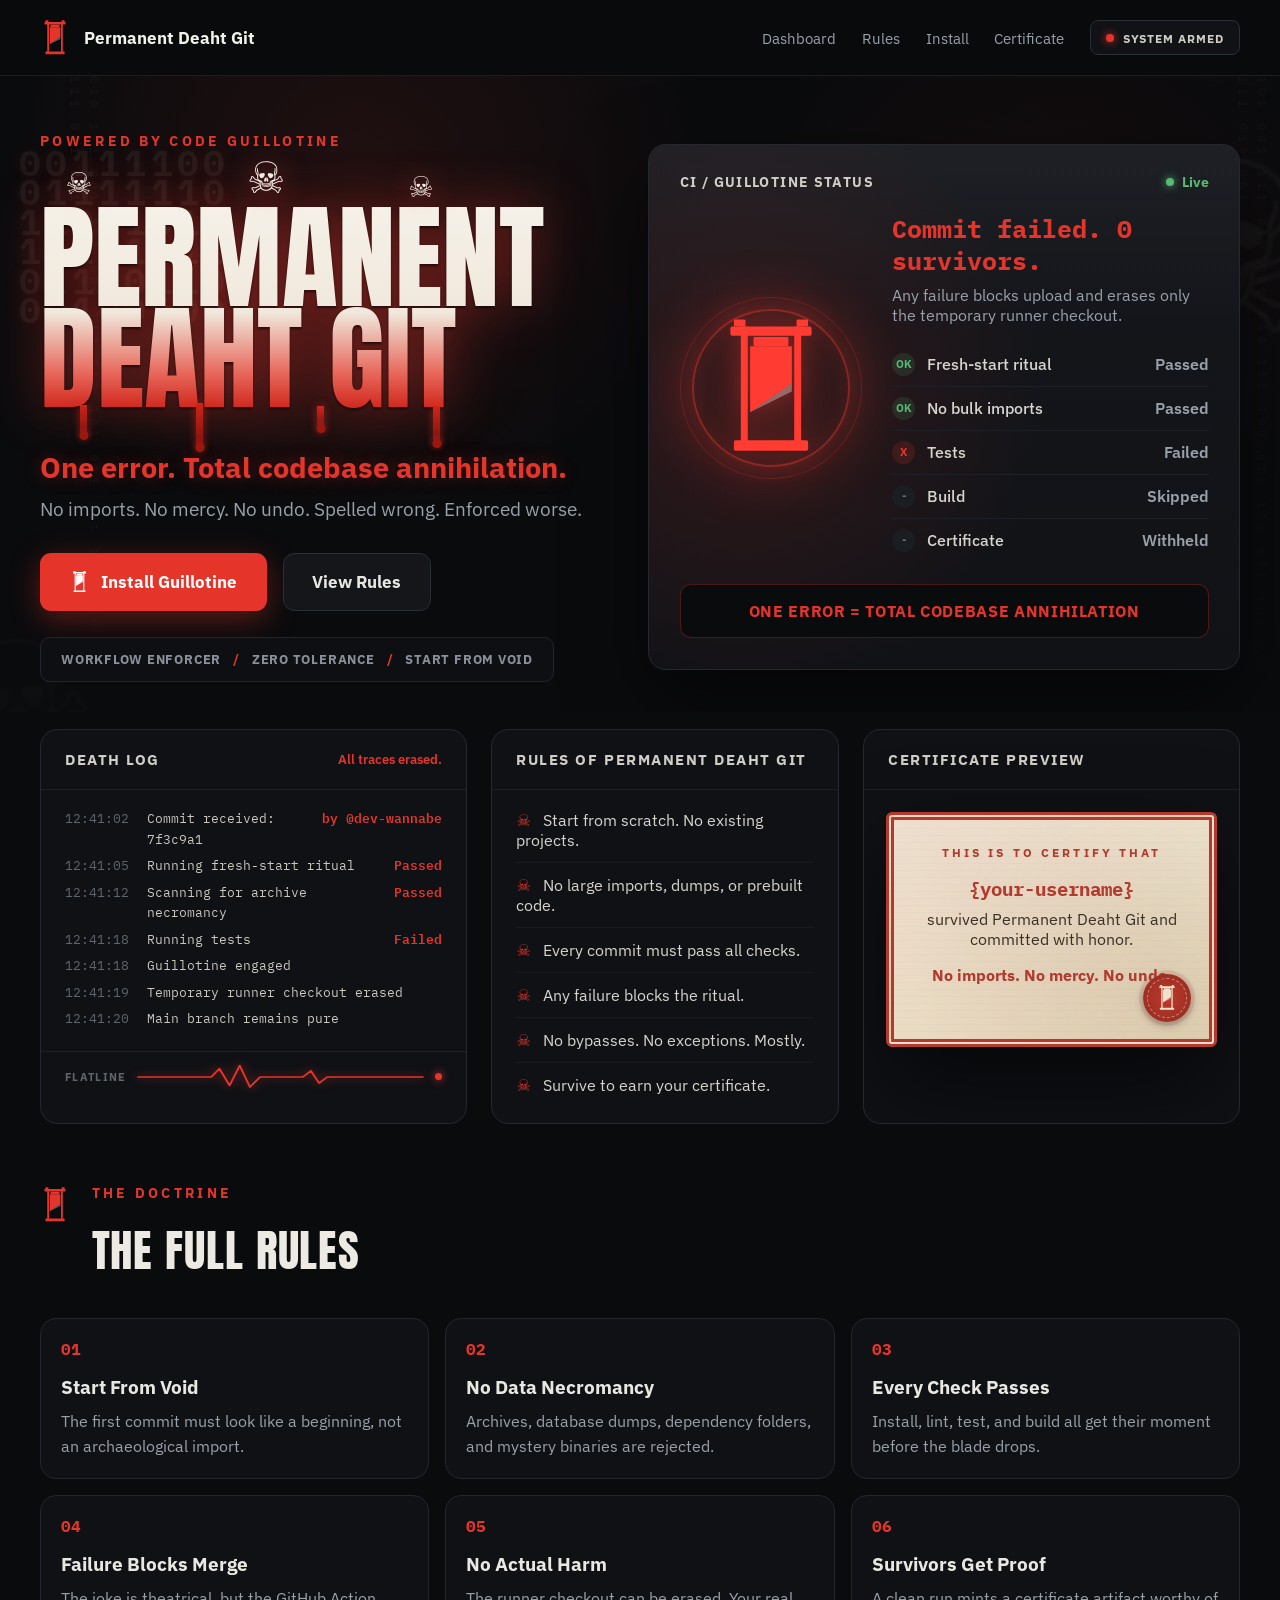
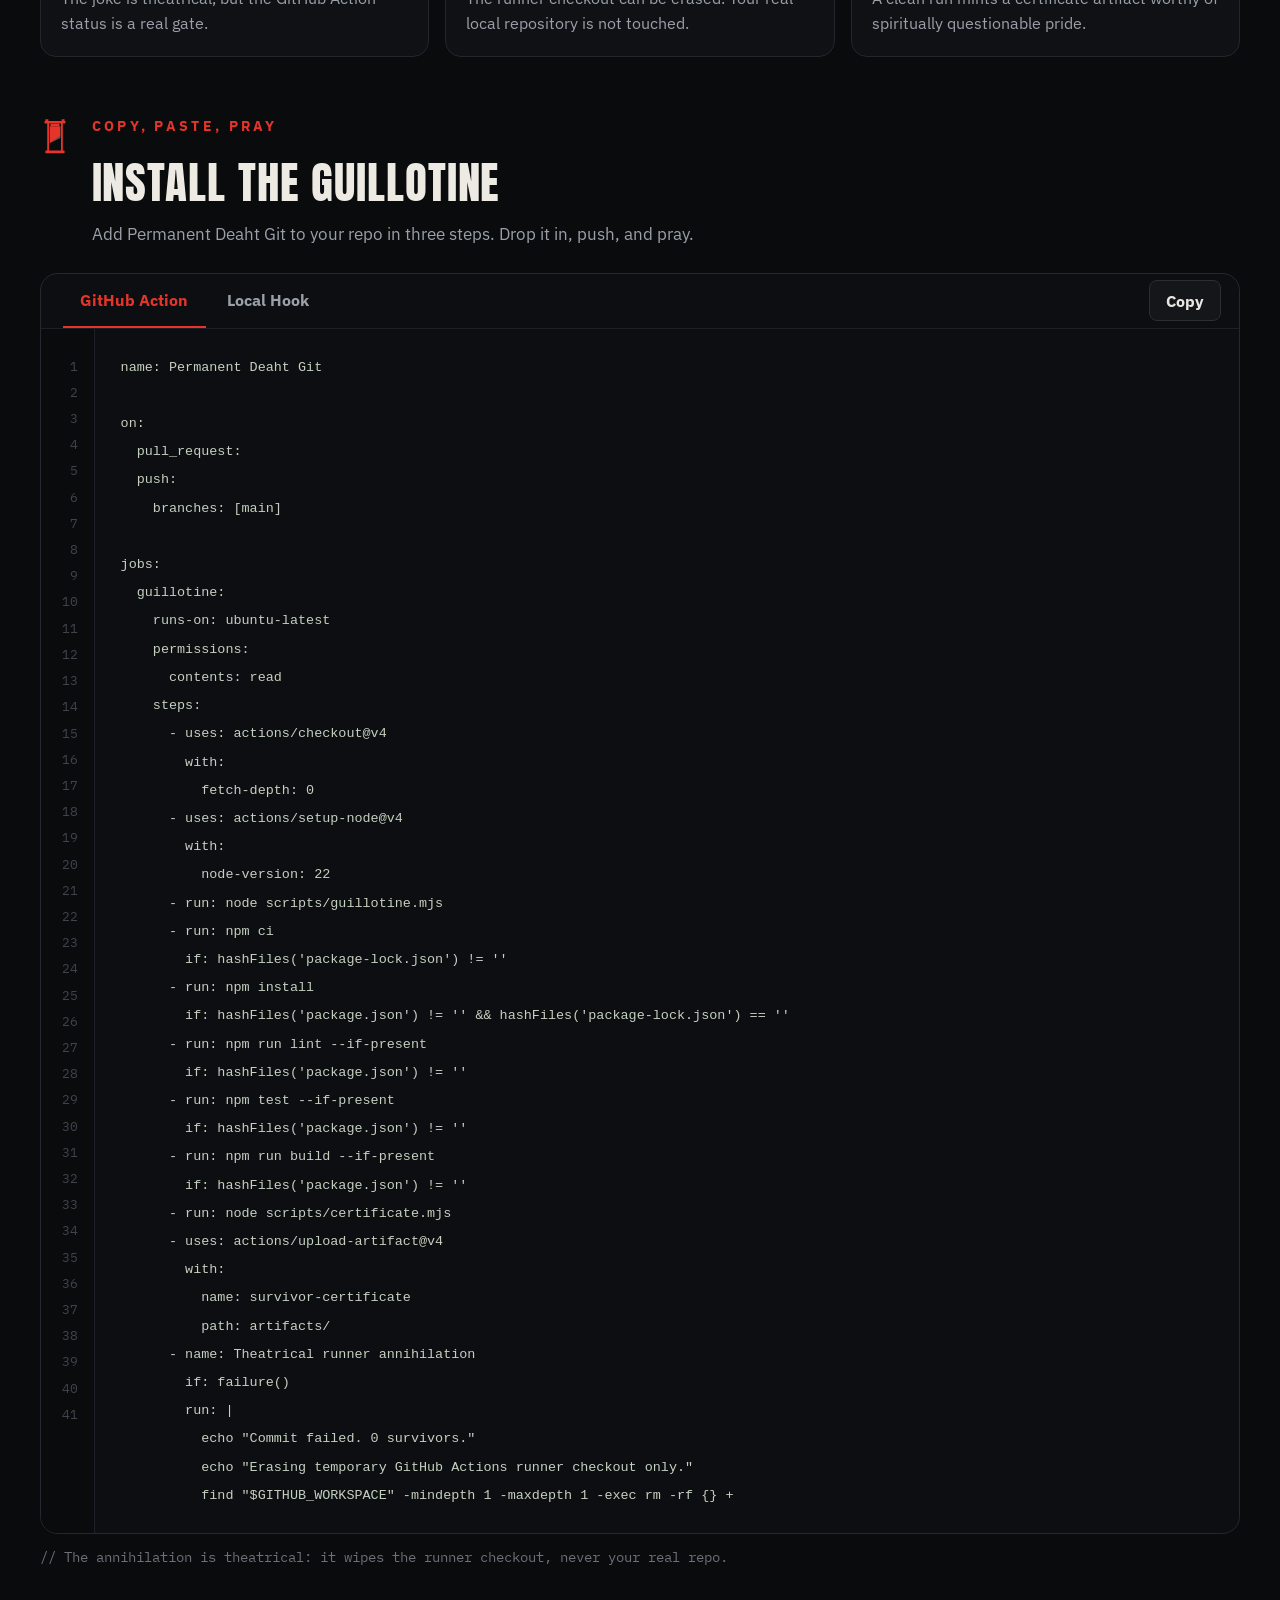
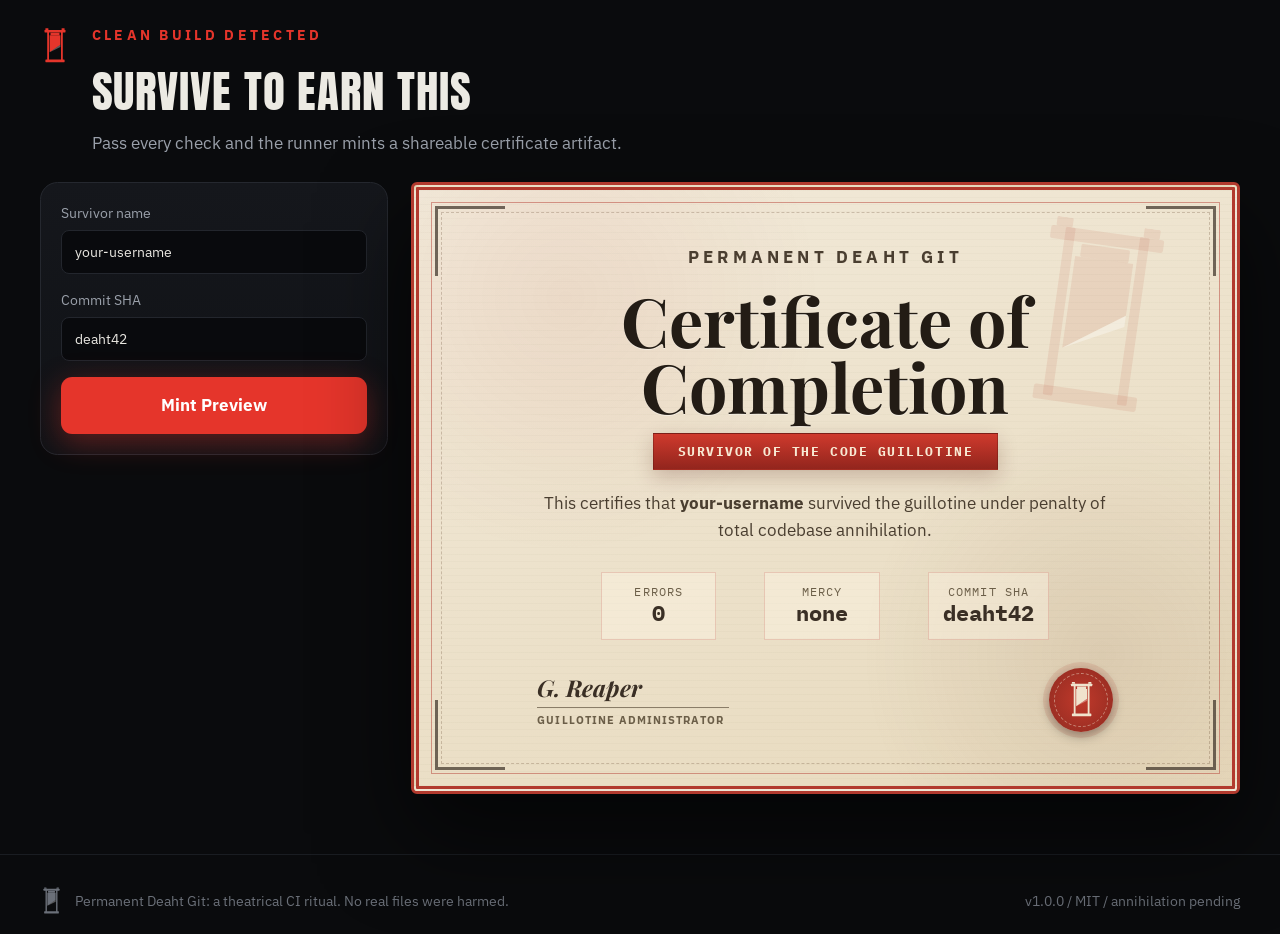
==== commit 511482ee: "Remove visible social preview section" ====
--- a/Permanent-Deaht-Git-standalone.html
+++ b/Permanent-Deaht-Git-standalone.html
@@ -1299,23 +1299,6 @@
         </div>
       </section>
 
-      <section class="section social-section" id="social">
-        <div class="section-title">
-          <svg class="guillotine-mark" aria-hidden="true"><use href="#guillotine-icon"></use></svg>
-          <div>
-            <p class="overline">Reddit bait preview</p>
-            <h2>Social Card</h2>
-          </div>
-        </div>
-        <div class="og-card">
-          <div>
-            <p class="armed-label"><span class="live-dot"></span>System Armed</p>
-            <h2>Permanent<br>Deaht Git</h2>
-            <p>One error = total codebase annihilation.</p>
-          </div>
-          <span class="og-emblem" aria-hidden="true"><svg class="og-emblem-icon"><use href="#guillotine-icon"></use></svg></span>
-        </div>
-      </section>
     </main>
 
     <footer class="site-footer">
